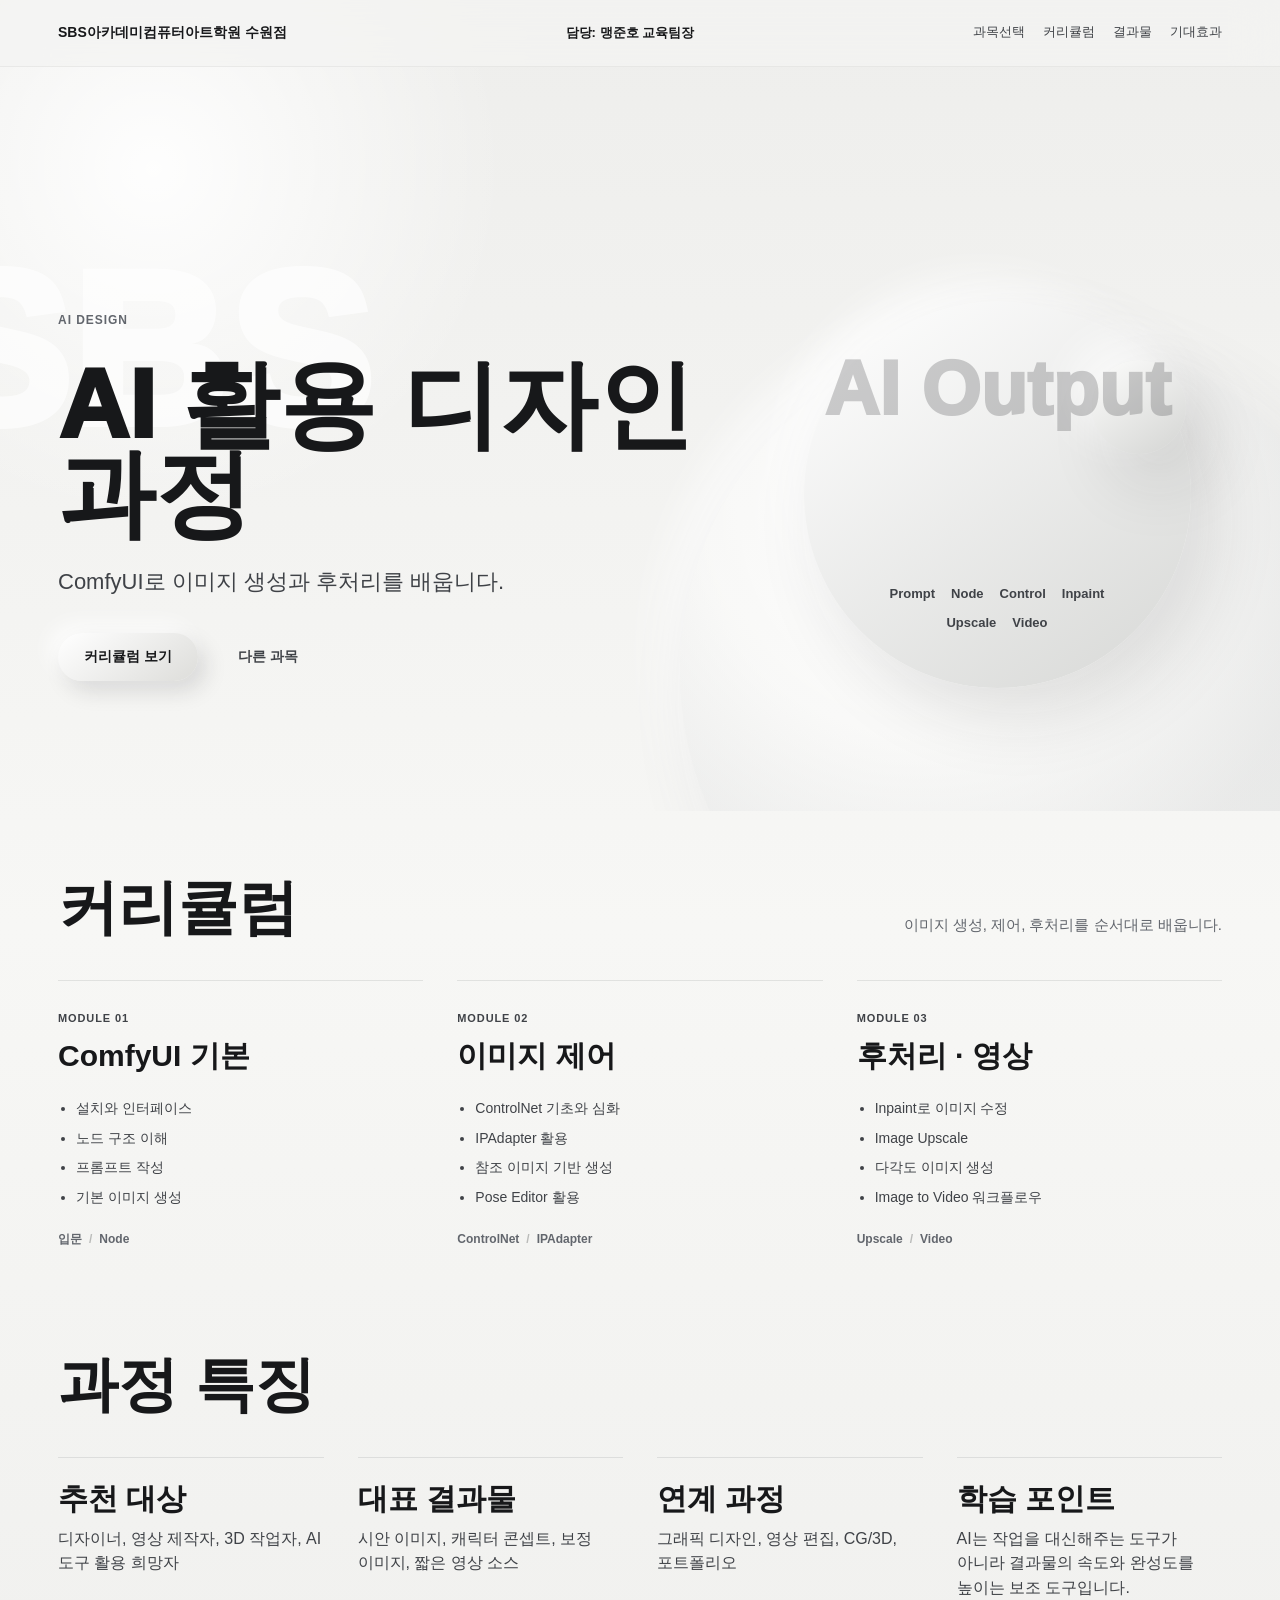
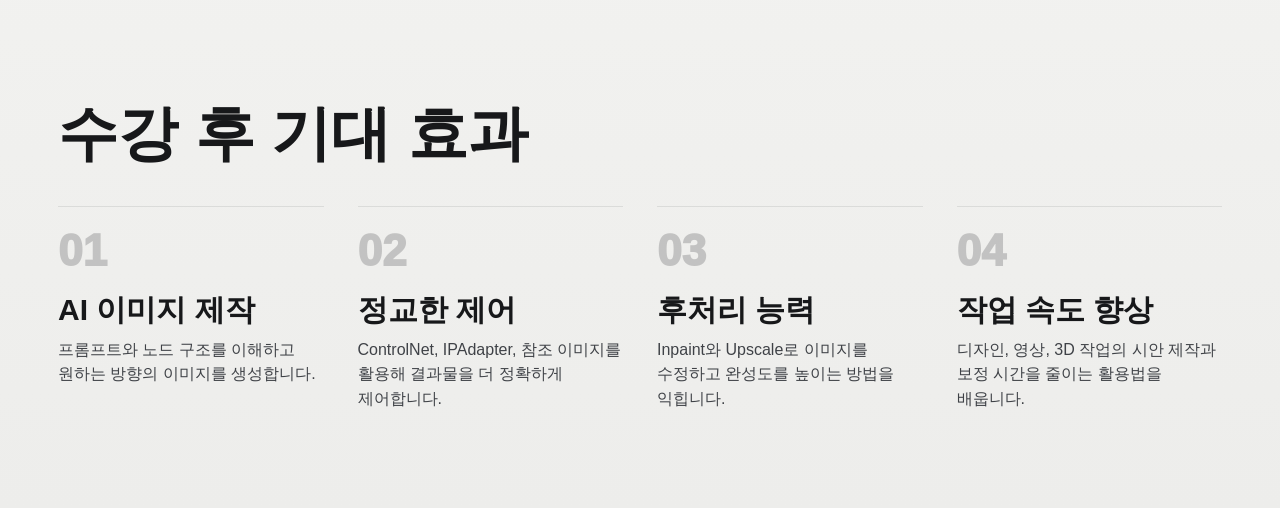
==== ai-design.html @ 4d1d72e9 "Create ai-design.html" ====
<!doctype html>
<html lang="ko">
<head><meta charset="utf-8"><meta name="viewport" content="width=device-width, initial-scale=1"><title>AI 활용 디자인 과정 안내</title><link rel="stylesheet" href="assets/site.css"></head>
<body>
  <header class="topbar"><nav class="nav"><a class="brand" href="index.html"><span>SBS아카데미컴퓨터아트학원 수원점</span></a><span class="contact-chip">담당: 맹준호 교육팀장</span><div class="nav-links"><a href="index.html">과목선택</a><a href="#modules">커리큘럼</a><a href="#portfolio">결과물</a><a href="#questions">기대효과</a></div></nav></header>
  <section class="hero compact"><div class="hero-inner"><div><span class="eyebrow">AI Design</span><h1>AI 활용 디자인 과정</h1><p class="hero-copy">ComfyUI로 이미지 생성과 후처리를 배웁니다.</p><div class="hero-actions"><a class="button primary" href="#modules">커리큘럼 보기</a><a class="button secondary" href="index.html">다른 과목</a></div></div><div class="hero-panel"><div class="panel-title">AI Output</div><div class="panel-grid"><span>Prompt</span><span>Node</span><span>Control</span><span>Inpaint</span><span>Upscale</span><span>Video</span></div></div></div></section>
  <main>
    <section id="modules"><div class="section-head"><h2>커리큘럼</h2><p class="section-note">이미지 생성, 제어, 후처리를 순서대로 배웁니다.</p></div><div class="module-grid">
      <article class="module-card"><div class="module-head"><span class="kicker">Module 01</span><h3>ComfyUI 기본</h3></div><div class="module-body"><ul><li>설치와 인터페이스</li><li>노드 구조 이해</li><li>프롬프트 작성</li><li>기본 이미지 생성</li></ul><div class="tag-row"><span class="tag">입문</span><span class="tag">Node</span></div></div></article>
      <article class="module-card"><div class="module-head"><span class="kicker">Module 02</span><h3>이미지 제어</h3></div><div class="module-body"><ul><li>ControlNet 기초와 심화</li><li>IPAdapter 활용</li><li>참조 이미지 기반 생성</li><li>Pose Editor 활용</li></ul><div class="tag-row"><span class="tag">ControlNet</span><span class="tag">IPAdapter</span></div></div></article>
      <article class="module-card"><div class="module-head"><span class="kicker">Module 03</span><h3>후처리 · 영상</h3></div><div class="module-body"><ul><li>Inpaint로 이미지 수정</li><li>Image Upscale</li><li>다각도 이미지 생성</li><li>Image to Video 워크플로우</li></ul><div class="tag-row"><span class="tag">Upscale</span><span class="tag">Video</span></div></div></article>
    </div></section>
    <section id="portfolio"><div class="section-head"><h2>과정 특징</h2></div><div class="summary-grid"><article class="summary-card"><h3>추천 대상</h3><p>디자이너, 영상 제작자, 3D 작업자, AI 도구 활용 희망자</p></article><article class="summary-card"><h3>대표 결과물</h3><p>시안 이미지, 캐릭터 콘셉트, 보정 이미지, 짧은 영상 소스</p></article><article class="summary-card"><h3>연계 과정</h3><p>그래픽 디자인, 영상 편집, CG/3D, 포트폴리오</p></article><article class="summary-card"><h3>학습 포인트</h3><p>AI는 작업을 대신해주는 도구가 아니라 결과물의 속도와 완성도를 높이는 보조 도구입니다.</p></article></div></section>
    <section id="questions"><div class="section-head"><h2>수강 후 기대 효과</h2></div><div class="question-grid"><article class="question-card"><span class="question-mark">01</span><h3>AI 이미지 제작</h3><p>프롬프트와 노드 구조를 이해하고 원하는 방향의 이미지를 생성합니다.</p></article><article class="question-card"><span class="question-mark">02</span><h3>정교한 제어</h3><p>ControlNet, IPAdapter, 참조 이미지를 활용해 결과물을 더 정확하게 제어합니다.</p></article><article class="question-card"><span class="question-mark">03</span><h3>후처리 능력</h3><p>Inpaint와 Upscale로 이미지를 수정하고 완성도를 높이는 방법을 익힙니다.</p></article><article class="question-card"><span class="question-mark">04</span><h3>작업 속도 향상</h3><p>디자인, 영상, 3D 작업의 시안 제작과 보정 시간을 줄이는 활용법을 배웁니다.</p></article></div></section>
  </main>
</body>
</html>
---- assets/site.css ----
:root {
  --bg: #f4f4f2;
  --bg-soft: #ececea;
  --paper: #fbfbfa;
  --ink: #17181a;
  --ink-soft: #3f4247;
  --muted: #62666d;
  --line: rgba(37, 38, 41, .10);
  --shadow-soft: 20px 28px 70px rgba(30, 32, 36, .12), -18px -18px 44px rgba(255, 255, 255, .82);
  --shadow-inset: inset 10px 10px 24px rgba(30, 32, 36, .07), inset -14px -14px 30px rgba(255, 255, 255, .88);
}

* {
  box-sizing: border-box;
}

html {
  scroll-behavior: smooth;
}

body {
  margin: 0;
  color: var(--ink);
  background:
    radial-gradient(circle at 12% 8%, rgba(255, 255, 255, .92), transparent 22rem),
    linear-gradient(180deg, #eeeeec 0%, #f7f7f5 44%, #ededeb 100%);
  font-family: "Avenir Next", "Pretendard", "Noto Sans KR", "Malgun Gothic", Arial, sans-serif;
  line-height: 1.55;
  letter-spacing: 0;
  word-break: keep-all;
  overflow-wrap: break-word;
}

a {
  color: inherit;
}

h1,
h2,
h3,
p {
  margin-top: 0;
}

.topbar {
  position: sticky;
  top: 0;
  z-index: 20;
  border-bottom: 1px solid rgba(37, 38, 41, .06);
  background: rgba(244, 244, 242, .78);
  backdrop-filter: blur(22px);
}

.nav {
  display: flex;
  align-items: center;
  justify-content: space-between;
  gap: 18px;
  max-width: 1220px;
  margin: 0 auto;
  padding: 18px 28px;
}

.brand {
  display: flex;
  align-items: center;
  min-width: 0;
  color: var(--ink);
  text-decoration: none;
  font-size: 14px;
  font-weight: 900;
}

.brand span:last-child {
  overflow-wrap: anywhere;
}

.contact-chip {
  display: inline-flex;
  align-items: center;
  min-height: 30px;
  color: var(--ink);
  font-size: 13px;
  font-weight: 700;
  white-space: nowrap;
}

.nav-links {
  display: flex;
  flex-wrap: wrap;
  justify-content: flex-end;
  gap: 18px;
}

.nav-links a {
  min-height: 30px;
  padding: 4px 0;
  border: 0;
  background: transparent;
  color: var(--ink-soft);
  font: inherit;
  font-size: 13px;
  text-decoration: none;
  cursor: pointer;
}

.nav-links a:hover {
  color: var(--ink);
}

.hero {
  position: relative;
  overflow: hidden;
  min-height: 720px;
}

.hero.compact {
  min-height: 640px;
}

.hero::before {
  position: absolute;
  left: -6vw;
  top: 92px;
  z-index: 0;
  color: rgba(255, 255, 255, .62);
  font-size: clamp(92px, 17vw, 240px);
  font-weight: 950;
  line-height: .82;
  letter-spacing: 0;
  content: "SBS";
  pointer-events: none;
}

.hero::after {
  position: absolute;
  right: -7vw;
  bottom: -16vw;
  width: min(54vw, 690px);
  aspect-ratio: 1;
  border-radius: 50%;
  background:
    radial-gradient(circle at 35% 28%, rgba(255, 255, 255, .94), rgba(255, 255, 255, .42) 32%, rgba(205, 207, 209, .30) 62%, rgba(180, 183, 187, .26) 100%);
  box-shadow: var(--shadow-soft);
  content: "";
  pointer-events: none;
}

.hero-inner {
  position: relative;
  z-index: 1;
  display: grid;
  grid-template-columns: minmax(0, 1fr) minmax(310px, 450px);
  align-items: center;
  gap: 72px;
  max-width: 1220px;
  min-height: inherit;
  margin: 0 auto;
  padding: 82px 28px 76px;
}

.eyebrow {
  display: inline-flex;
  margin-bottom: 30px;
  color: var(--muted);
  font-size: 12px;
  font-weight: 800;
  letter-spacing: .08em;
  text-transform: uppercase;
}

h1 {
  max-width: 760px;
  margin-bottom: 26px;
  color: var(--ink);
  font-size: clamp(54px, 7.6vw, 108px);
  font-weight: 950;
  line-height: .92;
  letter-spacing: 0;
}

.hero-copy {
  max-width: 520px;
  margin-bottom: 34px;
  color: var(--ink-soft);
  font-size: clamp(17px, 1.8vw, 22px);
}

.hero-actions {
  display: flex;
  flex-wrap: wrap;
  gap: 14px;
  margin-bottom: 0;
}

.button {
  display: inline-flex;
  align-items: center;
  justify-content: center;
  min-height: 48px;
  padding: 12px 26px;
  border: 0;
  border-radius: 999px;
  color: var(--ink-soft);
  background: linear-gradient(145deg, #ffffff, #ddddda);
  box-shadow: 8px 10px 22px rgba(30, 32, 36, .13), -8px -8px 22px rgba(255, 255, 255, .86);
  text-decoration: none;
  font: inherit;
  font-size: 14px;
  font-weight: 800;
  cursor: pointer;
}

.button.primary {
  color: var(--ink);
}

.button.secondary {
  background: transparent;
  box-shadow: none;
}

.hero-panel {
  position: relative;
  display: grid;
  place-items: center;
  min-height: 420px;
  padding: 0;
  isolation: isolate;
}

.hero-panel::before {
  position: absolute;
  width: min(86%, 390px);
  aspect-ratio: 1;
  border-radius: 50%;
  background: linear-gradient(145deg, #ffffff, #d7d8d6);
  box-shadow: var(--shadow-soft);
  content: "";
}

.hero-panel::after {
  position: absolute;
  right: 8%;
  top: 18%;
  width: 94px;
  aspect-ratio: 1;
  border-radius: 50%;
  background: linear-gradient(145deg, #fdfdfc, #d4d5d3);
  box-shadow: var(--shadow-soft);
  content: "";
}

.panel-title {
  position: relative;
  z-index: 1;
  margin-bottom: 18px;
  color: rgba(37, 38, 41, .22);
  font-size: clamp(42px, 6vw, 76px);
  font-weight: 950;
  line-height: .9;
  text-align: center;
}

.panel-grid {
  position: relative;
  z-index: 1;
  display: flex;
  flex-wrap: wrap;
  justify-content: center;
  gap: 8px 16px;
  max-width: 280px;
}

.panel-grid span {
  color: var(--ink-soft);
  font-size: 13px;
  font-weight: 800;
}

main {
  max-width: 1220px;
  margin: 0 auto;
  padding: 68px 28px 96px;
}

section {
  scroll-margin-top: 96px;
  margin-top: 104px;
}

section:first-child {
  margin-top: 0;
}

.section-head {
  display: flex;
  align-items: end;
  justify-content: space-between;
  gap: 28px;
  margin-bottom: 44px;
}

h2 {
  margin-bottom: 0;
  color: var(--ink);
  font-size: clamp(36px, 4.7vw, 72px);
  font-weight: 950;
  line-height: .95;
}

.section-note {
  max-width: 380px;
  margin-bottom: 0;
  color: var(--muted);
  font-size: 15px;
}

.subject-grid,
.module-grid,
.route-grid,
.question-grid,
.summary-grid {
  display: grid;
  gap: 40px 34px;
}

.subject-grid {
  grid-template-columns: repeat(2, minmax(0, 1fr));
}

.module-grid {
  grid-template-columns: repeat(3, minmax(0, 1fr));
}

.route-grid,
.question-grid,
.summary-grid {
  grid-template-columns: repeat(4, minmax(0, 1fr));
}

.subject-card,
.module-card,
.route-card,
.question-card,
.summary-card,
.timeline-card {
  border: 0;
  border-radius: 0;
  background: transparent;
  box-shadow: none;
}

.subject-card {
  position: relative;
  min-height: 0;
  padding: 30px 0 34px;
  border-top: 1px solid rgba(23, 24, 26, .16);
  color: var(--ink);
  text-decoration: none;
}

.subject-visual {
  display: none;
}

.kicker {
  display: inline-flex;
  margin-bottom: 12px;
  color: var(--ink-soft);
  font-size: 11px;
  font-weight: 900;
  letter-spacing: .08em;
  text-transform: uppercase;
}

.subject-card h3,
.module-card h3,
.route-card h3,
.question-card h3,
.summary-card h3,
.timeline-card h3 {
  margin-bottom: 10px;
  color: var(--ink);
  font-size: 30px;
  font-weight: 900;
  line-height: 1.16;
}

.subject-card p,
.module-card p,
.route-card p,
.question-card p,
.summary-card p,
.timeline-card p {
  margin-bottom: 0;
  color: var(--ink-soft);
  font-size: 16px;
}

.card-link {
  display: inline-flex;
  margin-top: 22px;
  color: var(--ink);
  font-size: 14px;
  font-weight: 900;
}

.card-link::after {
  margin-left: 9px;
  content: "→";
}

.module-card {
  min-height: 0;
  padding-top: 24px;
  border-top: 1px solid var(--line);
}

.module-head {
  min-height: 0;
  padding: 0;
  border-bottom: 0;
  background: transparent;
}

.module-body {
  display: grid;
  gap: 18px;
  padding: 14px 0 0;
}

.module-body ul,
.route-card ol {
  margin: 0;
  padding-left: 18px;
  color: var(--ink-soft);
  font-size: 14px;
}

.module-body li + li,
.route-card li + li {
  margin-top: 8px;
}

.tag-row {
  display: flex;
  flex-wrap: wrap;
  gap: 7px;
}

.tag {
  display: inline-flex;
  align-items: center;
  min-height: 25px;
  padding: 3px 0;
  color: var(--muted);
  font-size: 12px;
  font-weight: 850;
}

.tag + .tag::before {
  padding-right: 7px;
  color: rgba(37, 38, 41, .28);
  content: "/";
}

.route-card,
.question-card,
.summary-card,
.timeline-card {
  min-height: 0;
  padding-top: 24px;
  border-top: 1px solid var(--line);
}

.route-number,
.question-mark {
  display: block;
  width: auto;
  height: auto;
  margin-bottom: 22px;
  border-radius: 0;
  background: transparent;
  color: rgba(37, 38, 41, .22);
  box-shadow: none;
  font-size: 44px;
  font-weight: 950;
  line-height: .9;
}

.timeline-row {
  display: grid;
  grid-template-columns: repeat(4, minmax(0, 1fr));
  gap: 34px;
}

.footer {
  margin-top: 64px;
  padding-top: 22px;
  border-top: 1px solid var(--line);
  color: var(--muted);
  font-size: 13px;
}

@media (max-width: 1120px) {
  .hero-inner {
    grid-template-columns: 1fr;
  }

  .subject-grid,
  .module-grid,
  .route-grid,
  .question-grid,
  .summary-grid,
  .timeline-row {
    grid-template-columns: repeat(2, minmax(0, 1fr));
  }

  .hero-panel {
    min-height: 320px;
  }
}

@media (max-width: 760px) {
  .nav {
    align-items: flex-start;
    flex-direction: column;
    gap: 10px;
  }

  .nav-links {
    justify-content: flex-start;
    gap: 12px 16px;
  }

  .contact-chip {
    white-space: normal;
  }

  .hero,
  .hero.compact {
    min-height: auto;
  }

  .hero::before {
    top: 98px;
    font-size: 96px;
  }

  .hero::after {
    width: 82vw;
    right: -32vw;
    bottom: -38vw;
  }

  .hero-inner {
    gap: 32px;
    padding-top: 62px;
  }

  .hero-panel {
    min-height: 260px;
  }

  .subject-grid,
  .module-grid,
  .route-grid,
  .question-grid,
  .summary-grid,
  .timeline-row {
    grid-template-columns: 1fr;
  }

  .subject-card {
    padding: 24px 0 28px;
  }

  .section-head {
    display: block;
  }

  .section-note {
    margin-top: 12px;
  }
}

@media print {
  body {
    color: #111;
    background: #fff;
  }

  .topbar,
  .hero-actions,
  .footer {
    display: none;
  }

  .hero {
    min-height: auto;
    border-bottom: 2px solid #111;
  }

  .hero::before,
  .hero::after,
  .hero-panel,
  .subject-visual {
    display: none;
  }

  .hero-inner,
  main {
    display: block;
    max-width: none;
    min-height: auto;
    padding: 18px 0;
  }

  h1 {
    font-size: 34px;
  }

  h2 {
    font-size: 24px;
  }

  section {
    margin-top: 28px;
  }

  .subject-grid,
  .module-grid,
  .route-grid,
  .question-grid,
  .summary-grid,
  .timeline-row {
    display: grid;
    grid-template-columns: repeat(2, 1fr);
  }
}
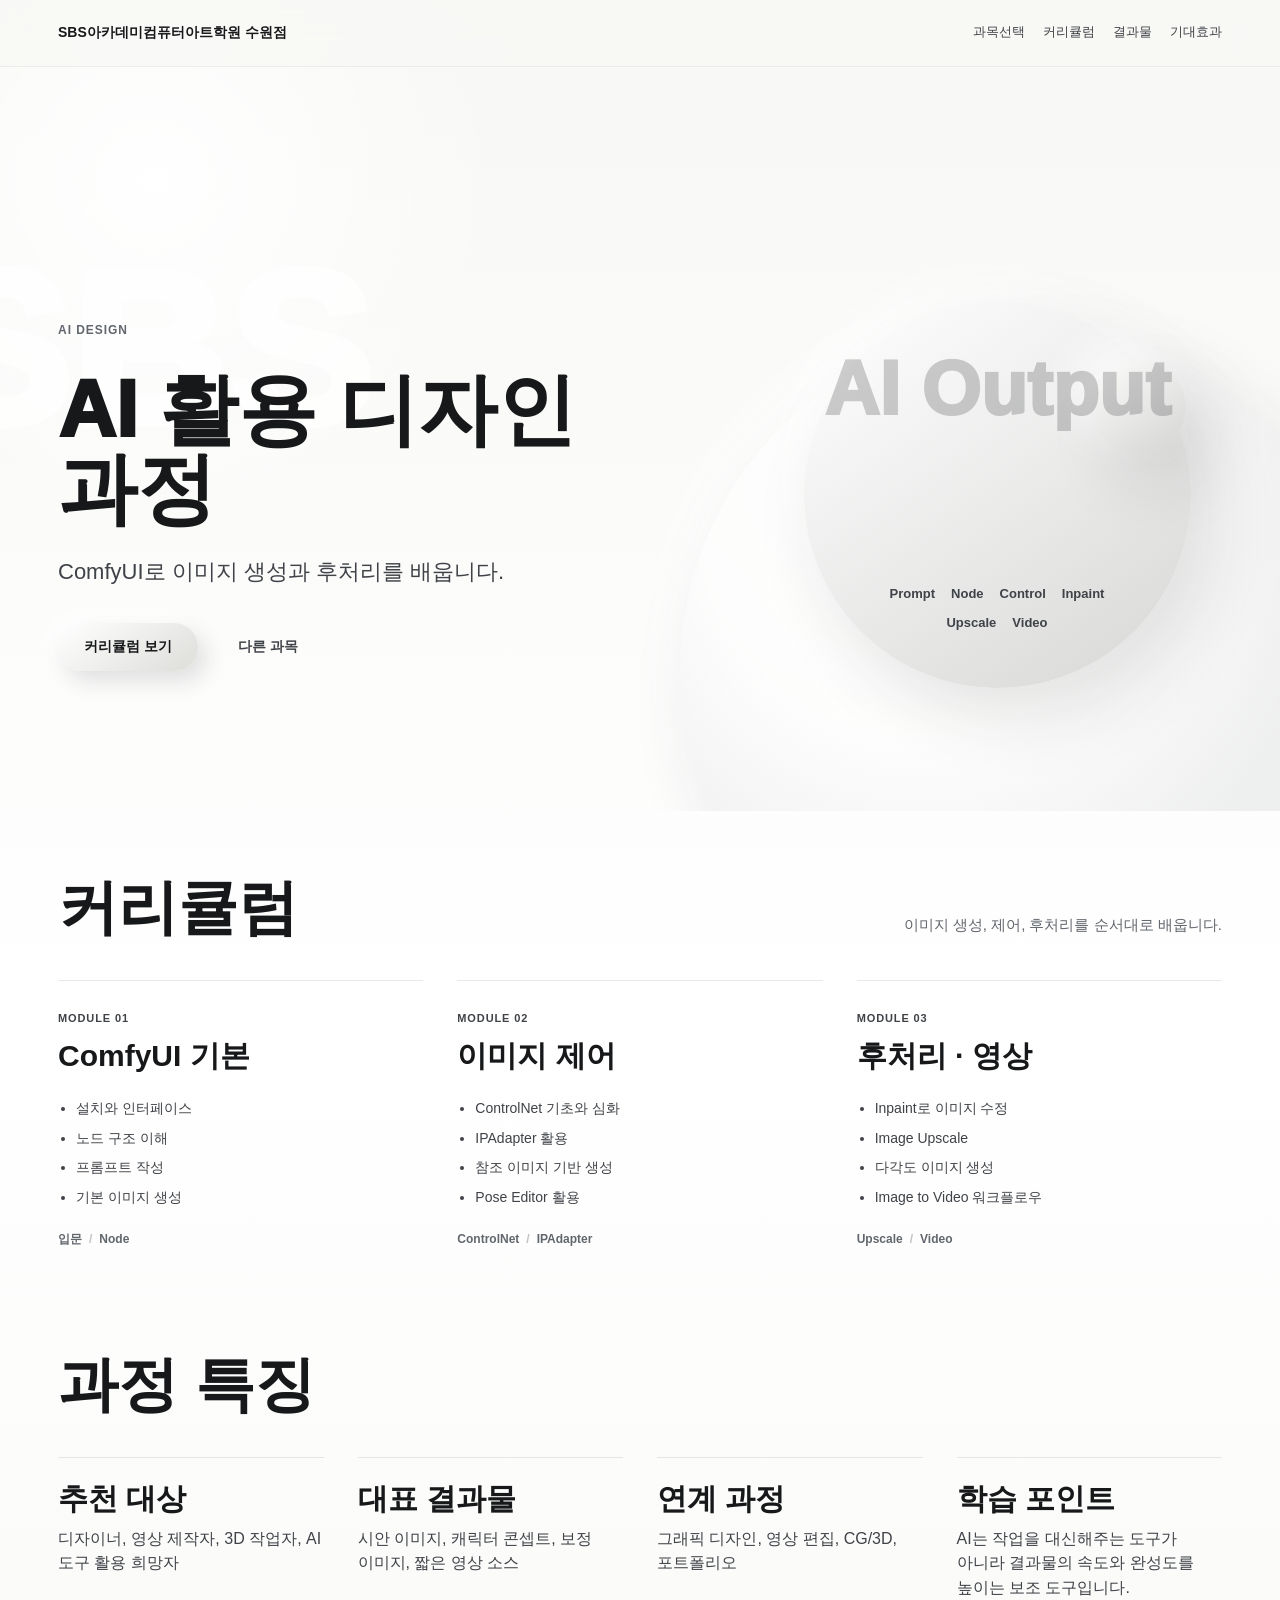
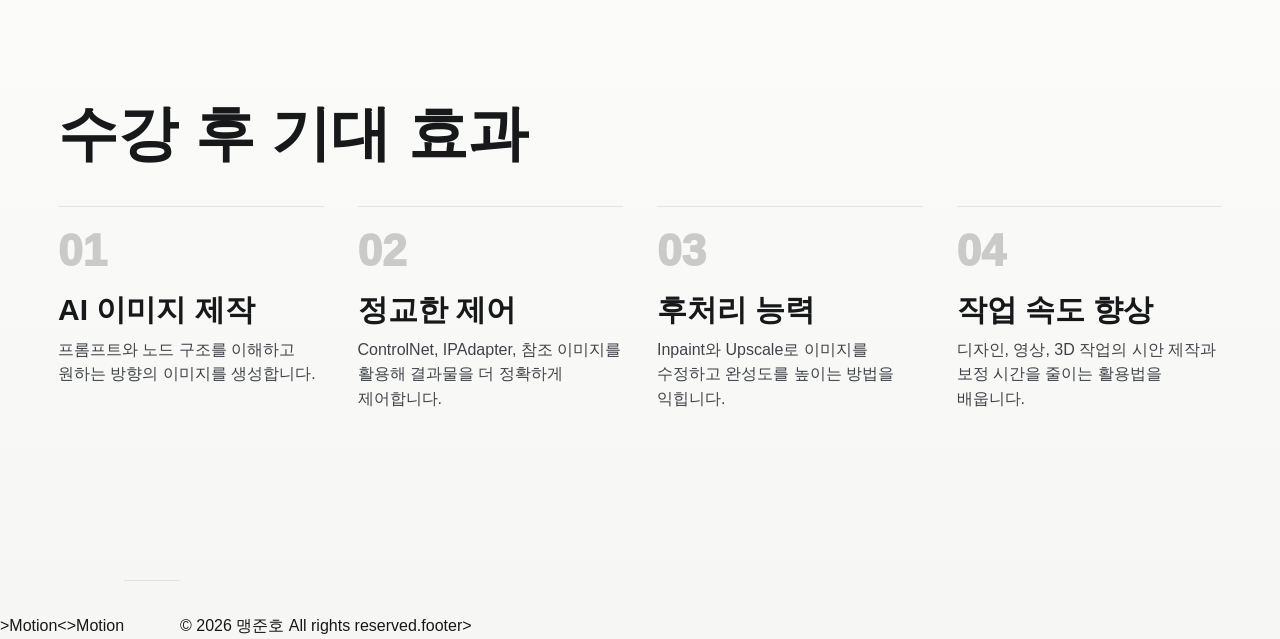
==== commit 62398fdf: "Update ai-design.html" ====
--- a/ai-design.html
+++ b/ai-design.html
@@ -15,3 +15,5 @@
   </main>
 </body>
 </html>
+>Motion<>Motion<Image to Motion  <footer class="site-footer">&copy; 2026 &#47609;&#51456;&#54840; All rights reserved.</Image>footer>
+</body>
--- a/assets/site.css
+++ b/assets/site.css
@@ -170,12 +170,12 @@
 }
 
 h1 {
-  max-width: 760px;
+  max-width:860px;
   margin-bottom: 26px;
   color: var(--ink);
-  font-size: clamp(54px, 7.6vw, 108px);
+  font-size:clamp(46px,6.2vw,88px);
   font-weight: 950;
-  line-height: .92;
+  line-height:1;
   letter-spacing: 0;
 }
 
@@ -639,3 +639,20 @@
     grid-template-columns: repeat(2, 1fr);
   }
 }
+
+:root{--bg:#f8f8f6;--bg-soft:#f1f1ef;--paper:#fff}body{background:radial-gradient(circle at 12% 8%,rgba(255,255,255,.96),transparent 22rem),linear-gradient(180deg,#f7f7f5 0%,#fff 46%,#f6f6f4 100%)}.topbar{background:rgba(248,248,246,.82)}.contact-chip{position:fixed;right:28px;bottom:22px;z-index:30;justify-content:center;padding:8px 14px;border:1px solid rgba(23,24,26,.08);border-radius:999px;color:transparent;background:rgba(255,255,255,.78);box-shadow:8px 12px 30px rgba(30,32,36,.09);backdrop-filter:blur(18px);font-weight:800}.contact-chip::before{color:var(--ink);content:"\b2f4\b2f9 \b9f9\c900\d638 \d300\c7a5"}
+
+.contact-chip::before{content:"\b2f4\b2f9\20 \b9f9\c900\d638\20 \d300\c7a5"}
+
+.contact-chip::before{content:"\b2f4\b2f9" " " "\b9f9\c900\d638" " " "\d300\c7a5"}
+
+.contact-chip::before{content:"\00b2f4\00b2f9\000020\00b9f9\00c900\00d638\000020\00d300\00c7a5"}
+
+.contact-chip{position:fixed!important;top:90vh!important;right:28px!important;bottom:auto!important;z-index:1000!important;display:inline-flex!important;color:transparent!important}.contact-chip::before{color:var(--ink);content:"\00b9f9\00c900\00d638\000020\00d300\00c7a5"!important}
+
+.contact-chip{position:fixed!important;top:auto!important;right:28px!important;bottom:22px!important;z-index:1000!important;display:inline-flex!important;color:transparent!important}.contact-chip::before{color:var(--ink);content:"\00b9f9\00c900\00d638\000020\00d300\00c7a5"!important}
+
+.contact-chip{position:fixed!important;top:90vh!important;right:28px!important;bottom:auto!important;z-index:1000!important;display:inline-flex!important;color:transparent!important}.contact-chip::before{color:var(--ink);content:"\00b9f9\00c900\00d638\000020\00d300\00c7a5"!important}
+
+/*x*/
+.contact-chip{display:none!important}.topbar .contact-chip{display:none!important}body::after{content:none!important}.site-footer{max-width:1220px;margin:72px auto 28px;padding:22px 28px 0;border-top:1px solid var(--line);color:var(--muted);font-size:12px;font-weight:700;text-align:center}.subject-card{transition:transform .24s ease,border-color .24s ease,color .24s ease;touch-action:manipulation;-webkit-tap-highlight-color:transparent}.subject-card h3,.card-link{transition:transform .24s ease,opacity .24s ease}.subject-card:active{transform:scale(.985)}@media (hover:hover){.subject-card:hover,.subject-card:focus-visible{border-color:rgba(23,24,26,.34);outline:0}.subject-card:hover h3,.subject-card:focus-visible h3,.subject-card:hover .card-link,.subject-card:focus-visible .card-link{transform:translateX(6px)}}@view-transition{navigation:auto}
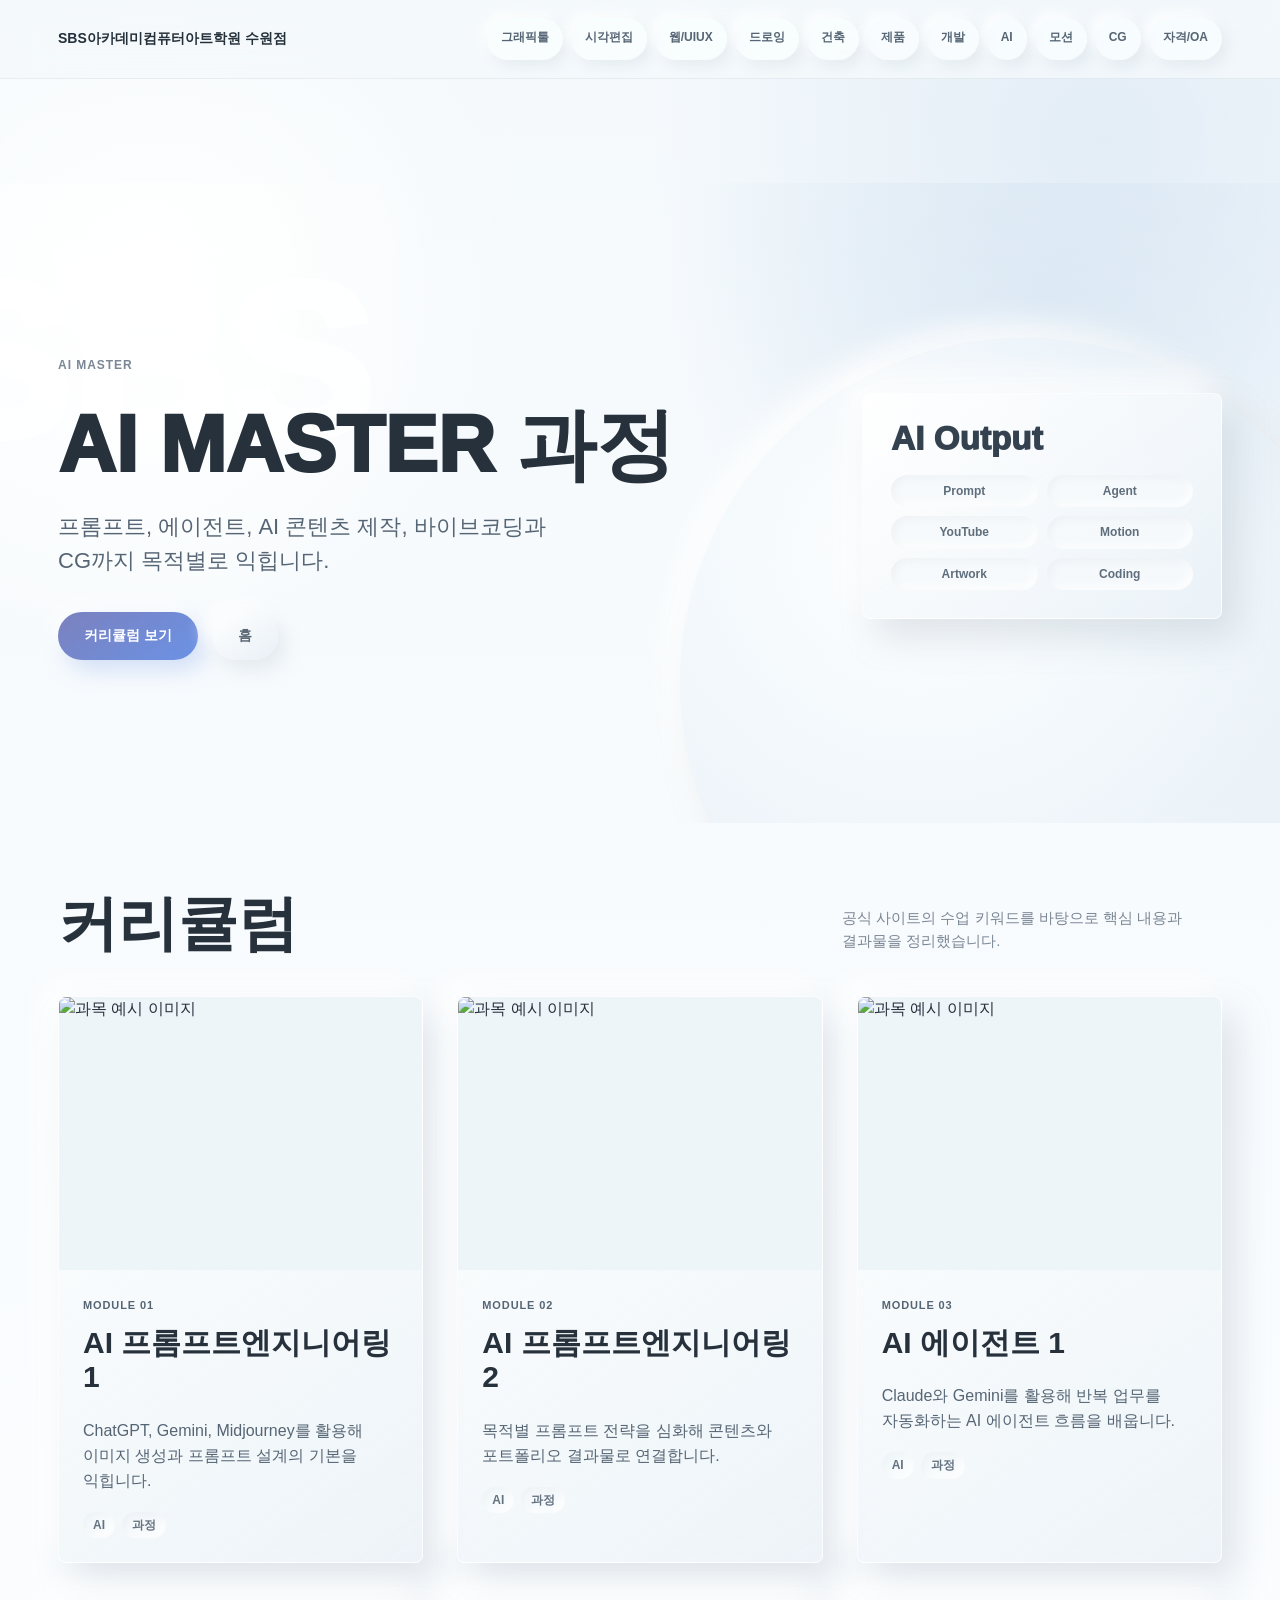
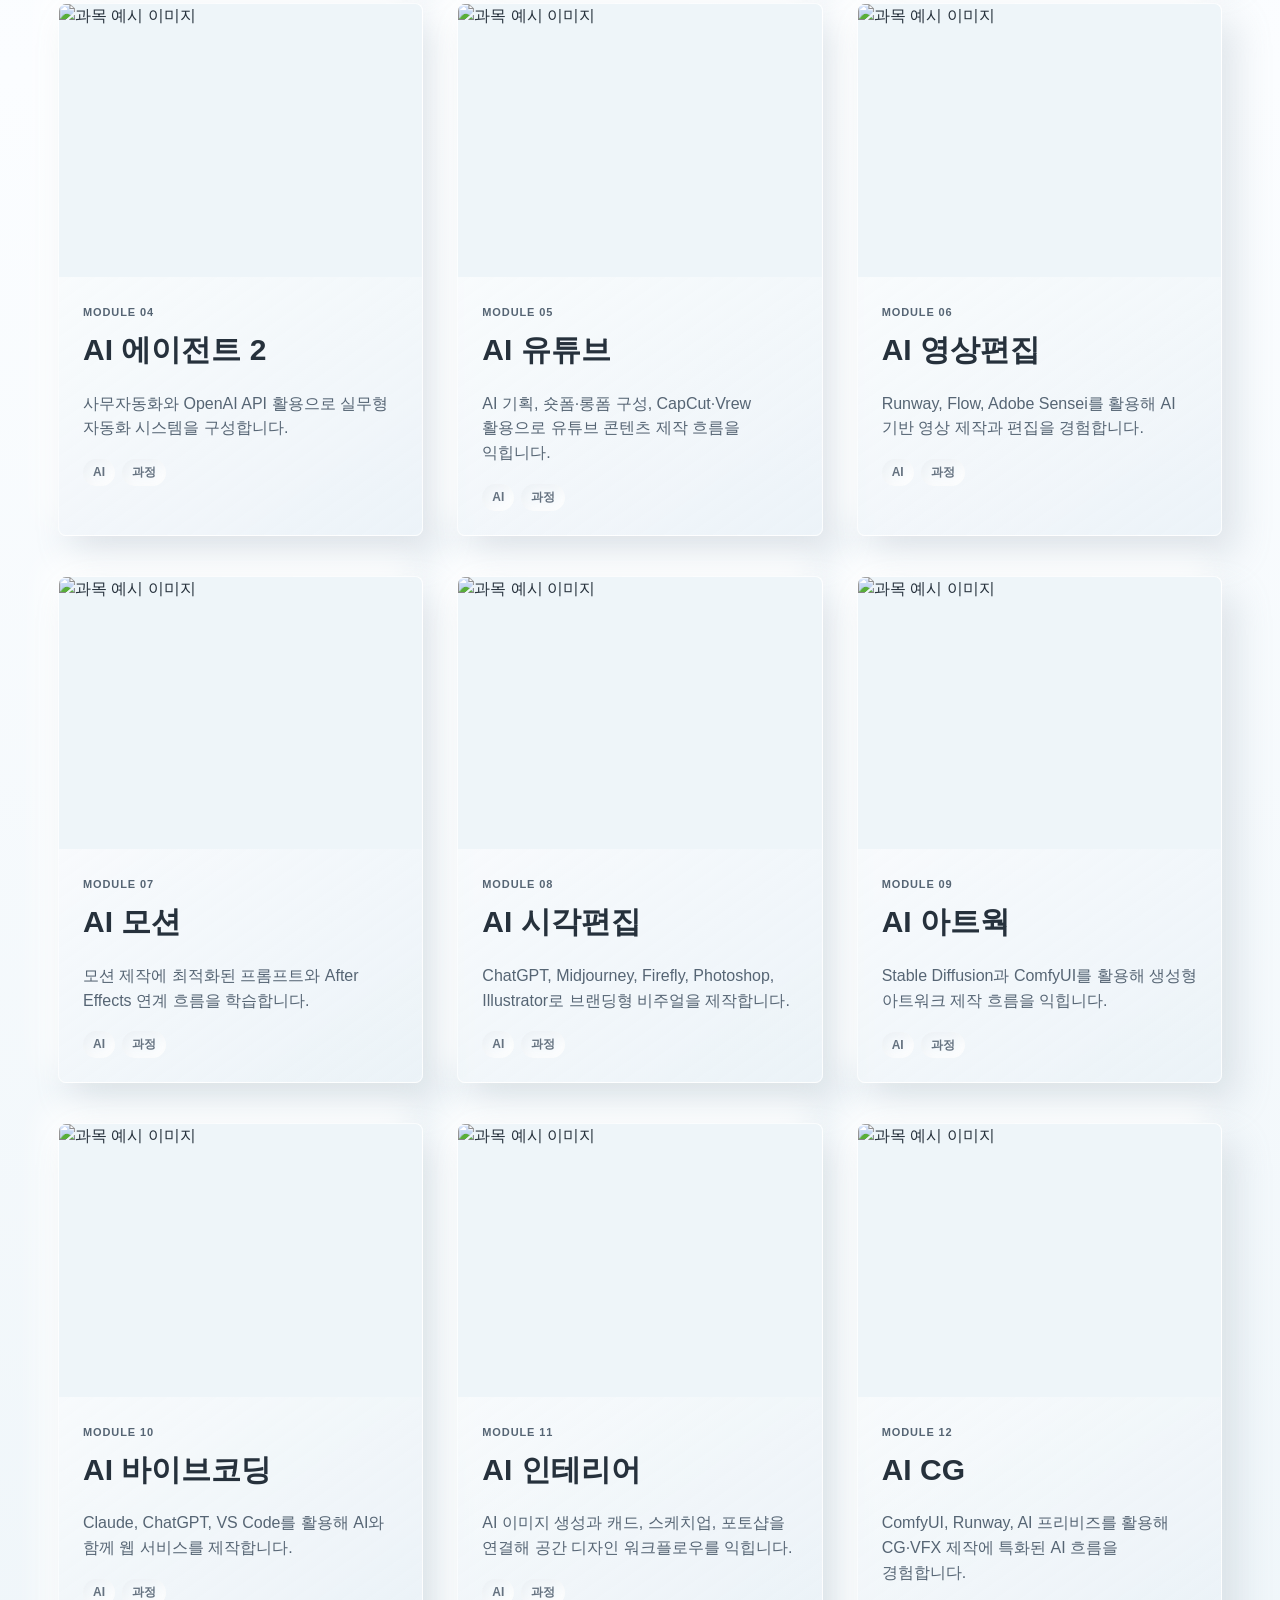
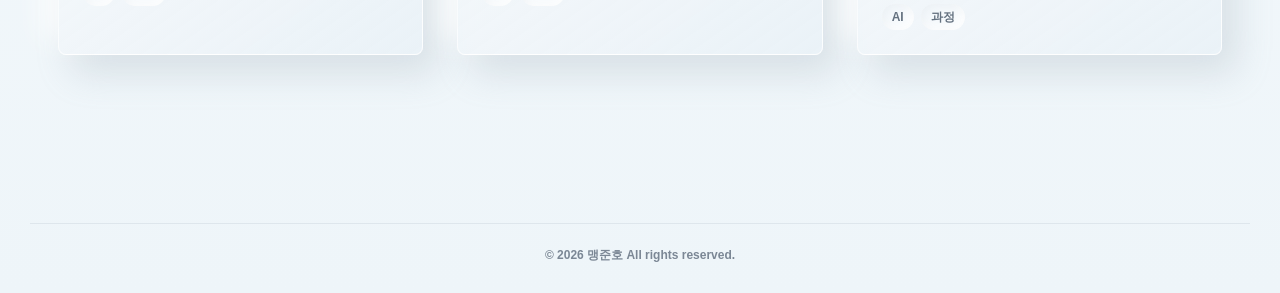
==== commit 753ee2fc: "Add files via upload" ====
--- a/ai-design.html
+++ b/ai-design.html
@@ -1,19 +1,22 @@
-<!doctype html>
-<html lang="ko">
-<head><meta charset="utf-8"><meta name="viewport" content="width=device-width, initial-scale=1"><title>AI 활용 디자인 과정 안내</title><link rel="stylesheet" href="assets/site.css"></head>
-<body>
-  <header class="topbar"><nav class="nav"><a class="brand" href="index.html"><span>SBS아카데미컴퓨터아트학원 수원점</span></a><span class="contact-chip">담당: 맹준호 교육팀장</span><div class="nav-links"><a href="index.html">과목선택</a><a href="#modules">커리큘럼</a><a href="#portfolio">결과물</a><a href="#questions">기대효과</a></div></nav></header>
-  <section class="hero compact"><div class="hero-inner"><div><span class="eyebrow">AI Design</span><h1>AI 활용 디자인 과정</h1><p class="hero-copy">ComfyUI로 이미지 생성과 후처리를 배웁니다.</p><div class="hero-actions"><a class="button primary" href="#modules">커리큘럼 보기</a><a class="button secondary" href="index.html">다른 과목</a></div></div><div class="hero-panel"><div class="panel-title">AI Output</div><div class="panel-grid"><span>Prompt</span><span>Node</span><span>Control</span><span>Inpaint</span><span>Upscale</span><span>Video</span></div></div></div></section>
-  <main>
-    <section id="modules"><div class="section-head"><h2>커리큘럼</h2><p class="section-note">이미지 생성, 제어, 후처리를 순서대로 배웁니다.</p></div><div class="module-grid">
-      <article class="module-card"><div class="module-head"><span class="kicker">Module 01</span><h3>ComfyUI 기본</h3></div><div class="module-body"><ul><li>설치와 인터페이스</li><li>노드 구조 이해</li><li>프롬프트 작성</li><li>기본 이미지 생성</li></ul><div class="tag-row"><span class="tag">입문</span><span class="tag">Node</span></div></div></article>
-      <article class="module-card"><div class="module-head"><span class="kicker">Module 02</span><h3>이미지 제어</h3></div><div class="module-body"><ul><li>ControlNet 기초와 심화</li><li>IPAdapter 활용</li><li>참조 이미지 기반 생성</li><li>Pose Editor 활용</li></ul><div class="tag-row"><span class="tag">ControlNet</span><span class="tag">IPAdapter</span></div></div></article>
-      <article class="module-card"><div class="module-head"><span class="kicker">Module 03</span><h3>후처리 · 영상</h3></div><div class="module-body"><ul><li>Inpaint로 이미지 수정</li><li>Image Upscale</li><li>다각도 이미지 생성</li><li>Image to Video 워크플로우</li></ul><div class="tag-row"><span class="tag">Upscale</span><span class="tag">Video</span></div></div></article>
-    </div></section>
-    <section id="portfolio"><div class="section-head"><h2>과정 특징</h2></div><div class="summary-grid"><article class="summary-card"><h3>추천 대상</h3><p>디자이너, 영상 제작자, 3D 작업자, AI 도구 활용 희망자</p></article><article class="summary-card"><h3>대표 결과물</h3><p>시안 이미지, 캐릭터 콘셉트, 보정 이미지, 짧은 영상 소스</p></article><article class="summary-card"><h3>연계 과정</h3><p>그래픽 디자인, 영상 편집, CG/3D, 포트폴리오</p></article><article class="summary-card"><h3>학습 포인트</h3><p>AI는 작업을 대신해주는 도구가 아니라 결과물의 속도와 완성도를 높이는 보조 도구입니다.</p></article></div></section>
-    <section id="questions"><div class="section-head"><h2>수강 후 기대 효과</h2></div><div class="question-grid"><article class="question-card"><span class="question-mark">01</span><h3>AI 이미지 제작</h3><p>프롬프트와 노드 구조를 이해하고 원하는 방향의 이미지를 생성합니다.</p></article><article class="question-card"><span class="question-mark">02</span><h3>정교한 제어</h3><p>ControlNet, IPAdapter, 참조 이미지를 활용해 결과물을 더 정확하게 제어합니다.</p></article><article class="question-card"><span class="question-mark">03</span><h3>후처리 능력</h3><p>Inpaint와 Upscale로 이미지를 수정하고 완성도를 높이는 방법을 익힙니다.</p></article><article class="question-card"><span class="question-mark">04</span><h3>작업 속도 향상</h3><p>디자인, 영상, 3D 작업의 시안 제작과 보정 시간을 줄이는 활용법을 배웁니다.</p></article></div></section>
-  </main>
-</body>
-</html>
->Motion<>Motion<Image to Motion  <footer class="site-footer">&copy; 2026 &#47609;&#51456;&#54840; All rights reserved.</Image>footer>
-</body>
+<!doctype html><html lang='ko'><head><meta charset='utf-8'><meta name='viewport' content='width=device-width, initial-scale=1'><title>AI MASTER 과정</title><link rel='stylesheet' href='assets/site.css'></head><body><header class='topbar'><nav class='nav'><a class='brand' href='index.html'><span>SBS아카데미컴퓨터아트학원 수원점</span></a><div class='nav-links'><a href="graphic-design.html">그래픽툴</a><a href="visual-editing.html">시각편집</a><a href="web-uiux.html">웹/UIUX</a><a href="artwork.html">드로잉</a><a href="interior-design.html">건축</a><a href="product-design.html">제품</a><a href="programming.html">개발</a><a href="ai-design.html">AI</a><a href="video-motion.html">모션</a><a href="cg-3d.html">CG</a><a href="license-oa.html">자격/OA</a></div></nav></header><section class='hero compact'><div class='hero-inner'><div><span class='eyebrow'>AI Master</span><h1>AI MASTER 과정</h1><p class='hero-copy'>프롬프트, 에이전트, AI 콘텐츠 제작, 바이브코딩과 CG까지 목적별로 익힙니다.</p><div class='hero-actions'><a class='button primary' href='#modules'>커리큘럼 보기</a><a class='button secondary' href='index.html'>홈</a></div></div><div class='hero-panel'><div class='panel-title'>AI Output</div><div class='panel-grid'><span>Prompt</span><span>Agent</span><span>YouTube</span><span>Motion</span><span>Artwork</span><span>Coding</span></div></div></div></section><main><section id='modules'><div class='section-head'><h2>커리큘럼</h2><p class='section-note'>공식 사이트의 수업 키워드를 바탕으로 핵심 내용과 결과물을 정리했습니다.</p></div><div class='module-grid'><article class='module-card'><img class='module-image' src='https://sbs-suwon.kr/img/class/web/portfolio/ai-prompt-portfolio/ai-prompt-portfolio.jpg' alt='과목 예시 이미지'><div class='module-head'><span class='kicker'>Module 01</span><h3>AI 프롬프트엔지니어링 1</h3></div><div class='module-body'><p>ChatGPT, Gemini, Midjourney를 활용해 이미지 생성과 프롬프트 설계의 기본을 익힙니다.</p><div class='tag-row'><span class='tag'>AI</span><span class='tag'>과정</span></div></div></article>
+<article class='module-card'><img class='module-image' src='https://sbs-suwon.kr/img/class/drawing/basic/ai-prompt/ai-prompt.jpg' alt='과목 예시 이미지'><div class='module-head'><span class='kicker'>Module 02</span><h3>AI 프롬프트엔지니어링 2</h3></div><div class='module-body'><p>목적별 프롬프트 전략을 심화해 콘텐츠와 포트폴리오 결과물로 연결합니다.</p><div class='tag-row'><span class='tag'>AI</span><span class='tag'>과정</span></div></div></article>
+<article class='module-card'><img class='module-image' src='https://sbs-suwon.kr/img/class/web/ai/ai-agent/ai_agent.jpg' alt='과목 예시 이미지'><div class='module-head'><span class='kicker'>Module 03</span><h3>AI 에이전트 1</h3></div><div class='module-body'><p>Claude와 Gemini를 활용해 반복 업무를 자동화하는 AI 에이전트 흐름을 배웁니다.</p><div class='tag-row'><span class='tag'>AI</span><span class='tag'>과정</span></div></div></article>
+<article class='module-card'><img class='module-image' src='https://sbs-suwon.kr/img/class/certification/ai-cert/ai-pot/ai-pot.jpg' alt='과목 예시 이미지'><div class='module-head'><span class='kicker'>Module 04</span><h3>AI 에이전트 2</h3></div><div class='module-body'><p>사무자동화와 OpenAI API 활용으로 실무형 자동화 시스템을 구성합니다.</p><div class='tag-row'><span class='tag'>AI</span><span class='tag'>과정</span></div></div></article>
+<article class='module-card'><img class='module-image' src='https://sbs-suwon.kr/img/class/motion/youtube/ai-creator/ai-creator.jpg' alt='과목 예시 이미지'><div class='module-head'><span class='kicker'>Module 05</span><h3>AI 유튜브</h3></div><div class='module-body'><p>AI 기획, 숏폼·롱폼 구성, CapCut·Vrew 활용으로 유튜브 콘텐츠 제작 흐름을 익힙니다.</p><div class='tag-row'><span class='tag'>AI</span><span class='tag'>과정</span></div></div></article>
+<article class='module-card'><img class='module-image' src='https://sbs-suwon.kr/img/class/motion/motion2d/ai-marketing/ai-marketing.jpg' alt='과목 예시 이미지'><div class='module-head'><span class='kicker'>Module 06</span><h3>AI 영상편집</h3></div><div class='module-body'><p>Runway, Flow, Adobe Sensei를 활용해 AI 기반 영상 제작과 편집을 경험합니다.</p><div class='tag-row'><span class='tag'>AI</span><span class='tag'>과정</span></div></div></article>
+<article class='module-card'><img class='module-image' src='https://sbs-suwon.kr/img/class/motion/motion3d/ai-creator/ai-creator.jpg' alt='과목 예시 이미지'><div class='module-head'><span class='kicker'>Module 07</span><h3>AI 모션</h3></div><div class='module-body'><p>모션 제작에 최적화된 프롬프트와 After Effects 연계 흐름을 학습합니다.</p><div class='tag-row'><span class='tag'>AI</span><span class='tag'>과정</span></div></div></article>
+<article class='module-card'><img class='module-image' src='https://sbs-suwon.kr/img/class/visual/branding/ai-visual/ai-visual.jpg' alt='과목 예시 이미지'><div class='module-head'><span class='kicker'>Module 08</span><h3>AI 시각편집</h3></div><div class='module-body'><p>ChatGPT, Midjourney, Firefly, Photoshop, Illustrator로 브랜딩형 비주얼을 제작합니다.</p><div class='tag-row'><span class='tag'>AI</span><span class='tag'>과정</span></div></div></article>
+<article class='module-card'><img class='module-image' src='https://sbs-suwon.kr/img/class/drawing/creative/ai-visual-art/ai-visual-art.jpg' alt='과목 예시 이미지'><div class='module-head'><span class='kicker'>Module 09</span><h3>AI 아트웍</h3></div><div class='module-body'><p>Stable Diffusion과 ComfyUI를 활용해 생성형 아트워크 제작 흐름을 익힙니다.</p><div class='tag-row'><span class='tag'>AI</span><span class='tag'>과정</span></div></div></article>
+<article class='module-card'><img class='module-image' src='https://sbs-suwon.kr/img/class/web/uxui/ai-vibe-web/ai-vibe-web.jpg' alt='과목 예시 이미지'><div class='module-head'><span class='kicker'>Module 10</span><h3>AI 바이브코딩</h3></div><div class='module-body'><p>Claude, ChatGPT, VS Code를 활용해 AI와 함께 웹 서비스를 제작합니다.</p><div class='tag-row'><span class='tag'>AI</span><span class='tag'>과정</span></div></div></article>
+<article class='module-card'><img class='module-image' src='https://sbs-suwon.kr/img/class/interior/interior/ai-creator/ai-creator.jpg' alt='과목 예시 이미지'><div class='module-head'><span class='kicker'>Module 11</span><h3>AI 인테리어</h3></div><div class='module-body'><p>AI 이미지 생성과 캐드, 스케치업, 포토샵을 연결해 공간 디자인 워크플로우를 익힙니다.</p><div class='tag-row'><span class='tag'>AI</span><span class='tag'>과정</span></div></div></article>
+<article class='module-card'><img class='module-image' src='https://sbs-suwon.kr/img/class/cg/maya/ai-creator/ai-creator.jpg' alt='과목 예시 이미지'><div class='module-head'><span class='kicker'>Module 12</span><h3>AI CG</h3></div><div class='module-body'><p>ComfyUI, Runway, AI 프리비즈를 활용해 CG·VFX 제작에 특화된 AI 흐름을 경험합니다.</p><div class='tag-row'><span class='tag'>AI</span><span class='tag'>과정</span></div></div></article></div></section></main><footer class='site-footer'>&copy; 2026 맹준호 All rights reserved.</footer></body></html>
+
+
+
+
+
+
+
+
+
+
--- a/assets/site.css
+++ b/assets/site.css
@@ -1,13 +1,16 @@
 :root {
-  --bg: #f4f4f2;
-  --bg-soft: #ececea;
-  --paper: #fbfbfa;
-  --ink: #17181a;
-  --ink-soft: #3f4247;
-  --muted: #62666d;
-  --line: rgba(37, 38, 41, .10);
-  --shadow-soft: 20px 28px 70px rgba(30, 32, 36, .12), -18px -18px 44px rgba(255, 255, 255, .82);
-  --shadow-inset: inset 10px 10px 24px rgba(30, 32, 36, .07), inset -14px -14px 30px rgba(255, 255, 255, .88);
+  --bg: #f3f8fb;
+  --bg-soft: #eaf1f6;
+  --paper: #fbfdff;
+  --ink: #26313c;
+  --ink-soft: #566574;
+  --muted: #7b8795;
+  --line: rgba(88, 104, 119, .14);
+  --accent-lavender: #7b81be;
+  --accent-blue: #6b92e5;
+  --accent-pink: #f58ab0;
+  --shadow-soft: 14px 18px 36px rgba(139, 154, 168, .24), -14px -14px 30px rgba(255, 255, 255, .92);
+  --shadow-inset: inset 7px 7px 16px rgba(139, 154, 168, .14), inset -9px -9px 18px rgba(255, 255, 255, .9);
 }
 
 * {
@@ -22,8 +25,9 @@
   margin: 0;
   color: var(--ink);
   background:
-    radial-gradient(circle at 12% 8%, rgba(255, 255, 255, .92), transparent 22rem),
-    linear-gradient(180deg, #eeeeec 0%, #f7f7f5 44%, #ededeb 100%);
+    radial-gradient(circle at 12% 8%, rgba(255, 255, 255, .96), transparent 24rem),
+    radial-gradient(circle at 86% 4%, rgba(220, 232, 244, .72), transparent 28rem),
+    linear-gradient(180deg, #f4f9fc 0%, #fbfdff 48%, #eef5f9 100%);
   font-family: "Avenir Next", "Pretendard", "Noto Sans KR", "Malgun Gothic", Arial, sans-serif;
   line-height: 1.55;
   letter-spacing: 0;
@@ -33,6 +37,8 @@
 
 a {
   color: inherit;
+  touch-action: manipulation;
+  -webkit-tap-highlight-color: rgba(107, 146, 229, .18);
 }
 
 h1,
@@ -46,8 +52,8 @@
   position: sticky;
   top: 0;
   z-index: 20;
-  border-bottom: 1px solid rgba(37, 38, 41, .06);
-  background: rgba(244, 244, 242, .78);
+  border-bottom: 1px solid rgba(120, 138, 154, .12);
+  background: rgba(244, 249, 252, .78);
   backdrop-filter: blur(22px);
 }
 
@@ -65,7 +71,7 @@
   display: flex;
   align-items: center;
   min-width: 0;
-  color: var(--ink);
+  color: #24303a;
   text-decoration: none;
   font-size: 14px;
   font-weight: 900;
@@ -76,42 +82,55 @@
 }
 
 .contact-chip {
-  display: inline-flex;
-  align-items: center;
-  min-height: 30px;
-  color: var(--ink);
-  font-size: 13px;
-  font-weight: 700;
-  white-space: nowrap;
+  display: none;
+}
+
+.contact-chip::before {
+  content: none;
+}
+
+.topbar .contact-chip {
+  display: none;
+}
+
+body::after {
+  content: none;
 }
 
 .nav-links {
   display: flex;
   flex-wrap: wrap;
   justify-content: flex-end;
-  gap: 18px;
+  gap: 8px;
 }
 
 .nav-links a {
-  min-height: 30px;
-  padding: 4px 0;
+  min-height: 42px;
+  padding: 10px 14px;
   border: 0;
-  background: transparent;
+  border-radius: 999px;
+  background: rgba(251, 253, 255, .62);
   color: var(--ink-soft);
   font: inherit;
-  font-size: 13px;
+  font-size: 12px;
+  font-weight: 800;
   text-decoration: none;
   cursor: pointer;
+  box-shadow: 5px 6px 14px rgba(139, 154, 168, .14), -5px -5px 12px rgba(255, 255, 255, .9);
 }
 
 .nav-links a:hover {
   color: var(--ink);
+  background: rgba(255, 255, 255, .86);
 }
 
 .hero {
   position: relative;
   overflow: hidden;
   min-height: 720px;
+  background:
+    radial-gradient(circle at 82% 20%, rgba(210, 226, 241, .56), transparent 24rem),
+    radial-gradient(circle at 8% 18%, rgba(255, 255, 255, .86), transparent 22rem);
 }
 
 .hero.compact {
@@ -123,7 +142,7 @@
   left: -6vw;
   top: 92px;
   z-index: 0;
-  color: rgba(255, 255, 255, .62);
+  color: rgba(255, 255, 255, .72);
   font-size: clamp(92px, 17vw, 240px);
   font-weight: 950;
   line-height: .82;
@@ -140,7 +159,7 @@
   aspect-ratio: 1;
   border-radius: 50%;
   background:
-    radial-gradient(circle at 35% 28%, rgba(255, 255, 255, .94), rgba(255, 255, 255, .42) 32%, rgba(205, 207, 209, .30) 62%, rgba(180, 183, 187, .26) 100%);
+    radial-gradient(circle at 35% 28%, rgba(255, 255, 255, .96), rgba(242, 248, 252, .72) 34%, rgba(210, 224, 236, .38) 72%, rgba(188, 205, 219, .24) 100%);
   box-shadow: var(--shadow-soft);
   content: "";
   pointer-events: none;
@@ -150,9 +169,9 @@
   position: relative;
   z-index: 1;
   display: grid;
-  grid-template-columns: minmax(0, 1fr) minmax(310px, 450px);
+  grid-template-columns: minmax(0, 1fr) minmax(280px, 360px);
   align-items: center;
-  gap: 72px;
+  gap: 56px;
   max-width: 1220px;
   min-height: inherit;
   margin: 0 auto;
@@ -170,12 +189,12 @@
 }
 
 h1 {
-  max-width:860px;
+  max-width: 860px;
   margin-bottom: 26px;
   color: var(--ink);
-  font-size:clamp(46px,6.2vw,88px);
+  font-size: clamp(46px, 6.2vw, 88px);
   font-weight: 950;
-  line-height:1;
+  line-height: 1;
   letter-spacing: 0;
 }
 
@@ -201,9 +220,9 @@
   padding: 12px 26px;
   border: 0;
   border-radius: 999px;
-  color: var(--ink-soft);
-  background: linear-gradient(145deg, #ffffff, #ddddda);
-  box-shadow: 8px 10px 22px rgba(30, 32, 36, .13), -8px -8px 22px rgba(255, 255, 255, .86);
+  color: #435160;
+  background: linear-gradient(145deg, #ffffff, #e8f0f6);
+  box-shadow: 7px 9px 20px rgba(139, 154, 168, .24), -7px -7px 18px rgba(255, 255, 255, .92);
   text-decoration: none;
   font: inherit;
   font-size: 14px;
@@ -212,80 +231,78 @@
 }
 
 .button.primary {
-  color: var(--ink);
+  color: #fff;
+  background: linear-gradient(145deg, #7b81be, #6b92e5);
+  box-shadow: 8px 10px 22px rgba(107, 146, 229, .26), -7px -7px 18px rgba(255, 255, 255, .82);
 }
 
 .button.secondary {
-  background: transparent;
-  box-shadow: none;
+  color: #5c6977;
+  background: linear-gradient(145deg, #ffffff, #e8f0f6);
+  box-shadow: 7px 9px 20px rgba(139, 154, 168, .18), -7px -7px 18px rgba(255, 255, 255, .92);
 }
 
 .hero-panel {
   position: relative;
-  display: grid;
-  place-items: center;
-  min-height: 420px;
-  padding: 0;
+  display: block;
+  min-height: 0;
+  padding: 28px;
+  border: 1px solid rgba(255, 255, 255, .72);
+  border-radius: 8px;
+  background: linear-gradient(145deg, rgba(255, 255, 255, .92), rgba(232, 240, 246, .72));
+  box-shadow: var(--shadow-soft);
   isolation: isolate;
 }
 
 .hero-panel::before {
-  position: absolute;
-  width: min(86%, 390px);
-  aspect-ratio: 1;
-  border-radius: 50%;
-  background: linear-gradient(145deg, #ffffff, #d7d8d6);
-  box-shadow: var(--shadow-soft);
-  content: "";
+  display: none;
 }
 
 .hero-panel::after {
-  position: absolute;
-  right: 8%;
-  top: 18%;
-  width: 94px;
-  aspect-ratio: 1;
-  border-radius: 50%;
-  background: linear-gradient(145deg, #fdfdfc, #d4d5d3);
-  box-shadow: var(--shadow-soft);
-  content: "";
+  display: none;
 }
 
 .panel-title {
   position: relative;
   z-index: 1;
   margin-bottom: 18px;
-  color: rgba(37, 38, 41, .22);
-  font-size: clamp(42px, 6vw, 76px);
+  color: #344250;
+  font-size: clamp(24px, 2.6vw, 34px);
   font-weight: 950;
-  line-height: .9;
-  text-align: center;
+  line-height: 1.05;
+  text-align: left;
 }
 
 .panel-grid {
   position: relative;
   z-index: 1;
-  display: flex;
-  flex-wrap: wrap;
-  justify-content: center;
-  gap: 8px 16px;
-  max-width: 280px;
+  display: grid;
+  grid-template-columns: repeat(2, minmax(0, 1fr));
+  gap: 9px;
+  max-width: none;
 }
 
 .panel-grid span {
-  color: var(--ink-soft);
-  font-size: 13px;
+  min-width: 0;
+  padding: 9px 10px;
+  border-radius: 999px;
+  color: #5f6e7c;
+  background: rgba(247, 251, 253, .82);
+  box-shadow: inset 3px 3px 8px rgba(139, 154, 168, .08), inset -4px -4px 9px rgba(255, 255, 255, .82);
+  font-size: 12px;
   font-weight: 800;
+  line-height: 1.2;
+  text-align: center;
 }
 
 main {
   max-width: 1220px;
   margin: 0 auto;
-  padding: 68px 28px 96px;
+  padding: 72px 28px 96px;
 }
 
 section {
-  scroll-margin-top: 96px;
+  scroll-margin-top: 128px;
   margin-top: 104px;
 }
 
@@ -318,6 +335,8 @@
 
 .subject-grid,
 .module-grid,
+.example-grid,
+.sbs-flow-grid,
 .route-grid,
 .question-grid,
 .summary-grid {
@@ -335,20 +354,27 @@
 
 .route-grid,
 .question-grid,
-.summary-grid {
+.summary-grid,
+.sbs-flow-grid {
   grid-template-columns: repeat(4, minmax(0, 1fr));
+}
+
+.example-grid {
+  grid-template-columns: repeat(3, minmax(0, 1fr));
 }
 
 .subject-card,
 .module-card,
+.example-card,
+.flow-card,
 .route-card,
 .question-card,
 .summary-card,
 .timeline-card {
-  border: 0;
-  border-radius: 0;
-  background: transparent;
-  box-shadow: none;
+  border: 1px solid rgba(255, 255, 255, .72);
+  border-radius: 8px;
+  background: linear-gradient(145deg, rgba(255, 255, 255, .9), rgba(232, 240, 246, .72));
+  box-shadow: var(--shadow-soft);
 }
 
 .subject-card {
@@ -358,6 +384,9 @@
   border-top: 1px solid rgba(23, 24, 26, .16);
   color: var(--ink);
   text-decoration: none;
+  transition: transform .24s ease, border-color .24s ease, color .24s ease;
+  touch-action: manipulation;
+  -webkit-tap-highlight-color: transparent;
 }
 
 .subject-visual {
@@ -376,6 +405,7 @@
 
 .subject-card h3,
 .module-card h3,
+.flow-card h3,
 .route-card h3,
 .question-card h3,
 .summary-card h3,
@@ -387,8 +417,48 @@
   line-height: 1.16;
 }
 
+.subject-card h3,
+.card-link {
+  transition: transform .24s ease, opacity .24s ease;
+}
+
+.subject-card:active {
+  transform: scale(.985);
+}
+
+@media (hover: hover) {
+  .subject-card:hover,
+  .subject-card:focus-visible {
+    border-color: rgba(23, 24, 26, .34);
+    outline: 0;
+  }
+
+  .subject-card:hover h3,
+  .subject-card:focus-visible h3,
+  .subject-card:hover .card-link,
+  .subject-card:focus-visible .card-link {
+    transform: translateX(6px);
+  }
+}
+
+.site-footer {
+  max-width: 1220px;
+  margin: 72px auto 28px;
+  padding: 22px 28px 0;
+  border-top: 1px solid var(--line);
+  color: var(--muted);
+  font-size: 12px;
+  font-weight: 700;
+  text-align: center;
+}
+
+@view-transition {
+  navigation: auto;
+}
+
 .subject-card p,
 .module-card p,
+.flow-card p,
 .route-card p,
 .question-card p,
 .summary-card p,
@@ -413,13 +483,82 @@
 
 .module-card {
   min-height: 0;
-  padding-top: 24px;
-  border-top: 1px solid var(--line);
+  overflow: hidden;
+  padding: 0;
+}
+
+.module-card[href] {
+  display: block;
+  color: inherit;
+  text-decoration: none;
+  transition: transform .2s ease, box-shadow .2s ease, border-color .2s ease;
+}
+
+.module-card[href]:active {
+  transform: scale(.99);
+}
+
+@media (hover: hover) {
+  .module-card[href]:hover,
+  .module-card[href]:focus-visible {
+    border-color: rgba(123, 129, 190, .35);
+    box-shadow: 12px 14px 32px rgba(139, 154, 168, .18), -8px -8px 24px rgba(255, 255, 255, .95);
+    outline: 0;
+    transform: translateY(-3px);
+  }
+}
+
+.module-image {
+  display: block;
+  width: 100%;
+  aspect-ratio: 4 / 3;
+  margin: 0;
+  border-radius: 0;
+  object-fit: cover;
+  object-position: center;
+  background: #eef5f9;
+  box-shadow: none;
+  transition: transform .28s ease, filter .28s ease;
+}
+
+@media (hover: hover) {
+  .module-card:hover .module-image {
+    filter: saturate(1.04) contrast(1.03);
+    transform: scale(1.025);
+  }
+}
+
+.example-section,
+.sbs-flow-section {
+  scroll-margin-top: 128px;
+}
+
+.example-card {
+  overflow: hidden;
+  margin: 0;
+  padding: 12px;
+}
+
+.example-card img {
+  display: block;
+  width: 100%;
+  aspect-ratio: 3 / 2;
+  border-radius: 8px;
+  object-fit: cover;
+  background: #eef5f9;
+}
+
+.example-card figcaption {
+  padding: 14px 8px 4px;
+  color: var(--ink);
+  font-size: 15px;
+  font-weight: 900;
+  line-height: 1.3;
 }
 
 .module-head {
   min-height: 0;
-  padding: 0;
+  padding: 22px 24px 0;
   border-bottom: 0;
   background: transparent;
 }
@@ -427,7 +566,7 @@
 .module-body {
   display: grid;
   gap: 18px;
-  padding: 14px 0 0;
+  padding: 14px 24px 24px;
 }
 
 .module-body ul,
@@ -453,25 +592,26 @@
   display: inline-flex;
   align-items: center;
   min-height: 25px;
-  padding: 3px 0;
-  color: var(--muted);
+  padding: 4px 10px;
+  border-radius: 999px;
+  color: #657280;
+  background: rgba(247, 251, 253, .82);
+  box-shadow: inset 3px 3px 8px rgba(139, 154, 168, .08), inset -4px -4px 9px rgba(255, 255, 255, .82);
   font-size: 12px;
   font-weight: 850;
 }
 
 .tag + .tag::before {
-  padding-right: 7px;
-  color: rgba(37, 38, 41, .28);
-  content: "/";
+  content: none;
 }
 
 .route-card,
 .question-card,
 .summary-card,
+.flow-card,
 .timeline-card {
   min-height: 0;
-  padding-top: 24px;
-  border-top: 1px solid var(--line);
+  padding: 24px;
 }
 
 .route-number,
@@ -482,7 +622,7 @@
   margin-bottom: 22px;
   border-radius: 0;
   background: transparent;
-  color: rgba(37, 38, 41, .22);
+  color: rgba(123, 129, 190, .34);
   box-shadow: none;
   font-size: 44px;
   font-weight: 950;
@@ -493,6 +633,281 @@
   display: grid;
   grid-template-columns: repeat(4, minmax(0, 1fr));
   gap: 34px;
+}
+
+.roadmap-page {
+  min-height: 100vh;
+  background:
+    radial-gradient(circle at 78% 16%, rgba(227, 237, 247, .8), transparent 24rem),
+    linear-gradient(180deg, #f4f9fc 0%, #fbfdff 48%, #eef5f9 100%);
+}
+
+.home-roadmap-page {
+  min-height: 100vh;
+  background:
+    radial-gradient(circle at 12% 8%, rgba(255, 255, 255, .96), transparent 22rem),
+    radial-gradient(circle at 88% 6%, rgba(218, 232, 245, .78), transparent 28rem),
+    linear-gradient(180deg, #f4f9fc 0%, #fbfdff 48%, #eef5f9 100%);
+}
+
+.roadmap-page .topbar {
+  position: static;
+  background: rgba(244, 249, 252, .78);
+}
+
+.home-roadmap-page .topbar {
+  position: static;
+  background: rgba(244, 249, 252, .78);
+}
+
+.roadmap-screen {
+  display: grid;
+  gap: 16px;
+  max-width: 1220px;
+  margin: 0 auto;
+  padding: clamp(24px, 3.6vw, 40px) 28px 26px;
+}
+
+.roadmap-intro {
+  display: grid;
+  grid-template-columns: minmax(0, 1fr) minmax(280px, 420px);
+  align-items: end;
+  gap: 28px;
+}
+
+.roadmap-intro .eyebrow {
+  grid-column: 1 / -1;
+  margin-bottom: 0;
+}
+
+.roadmap-intro h1 {
+  max-width: 760px;
+  margin-bottom: 0;
+  font-size: clamp(38px, 5.2vw, 62px);
+  line-height: .98;
+}
+
+.roadmap-intro p {
+  margin-bottom: 8px;
+  color: var(--ink-soft);
+  font-size: clamp(15px, 1.45vw, 18px);
+  font-weight: 700;
+  line-height: 1.55;
+}
+
+.roadmap-board {
+  display: grid;
+  grid-template-columns: repeat(3, minmax(0, 1fr));
+  gap: 12px 16px;
+}
+
+.roadmap-lane {
+  position: relative;
+  min-height: 128px;
+  padding: 14px 14px 12px;
+  border-top: 2px solid rgba(23, 24, 26, .86);
+  background: rgba(255, 255, 255, .62);
+}
+
+.roadmap-lane::after {
+  position: absolute;
+  left: 0;
+  right: 0;
+  bottom: 0;
+  height: 1px;
+  background: rgba(23, 24, 26, .12);
+  content: "";
+}
+
+.roadmap-lane > span {
+  display: block;
+  margin-bottom: 6px;
+  color: var(--muted);
+  font-size: 11px;
+  font-weight: 950;
+  letter-spacing: .06em;
+  text-transform: uppercase;
+}
+
+.roadmap-lane h2 {
+  margin: 0 0 8px;
+  color: var(--ink);
+  font-size: clamp(20px, 2vw, 26px);
+  font-weight: 950;
+  line-height: 1.05;
+}
+
+.roadmap-lane ol {
+  display: grid;
+  gap: 5px;
+  margin: 0;
+  padding: 0;
+  list-style: none;
+  counter-reset: roadmap-step;
+}
+
+.roadmap-lane li {
+  display: grid;
+  grid-template-columns: 20px minmax(0, 1fr);
+  gap: 8px;
+  align-items: start;
+  color: var(--ink-soft);
+  font-size: 12px;
+  font-weight: 800;
+  line-height: 1.25;
+}
+
+.roadmap-lane li::before {
+  counter-increment: roadmap-step;
+  content: counter(roadmap-step);
+  display: inline-grid;
+  place-items: center;
+  width: 18px;
+  height: 18px;
+  border-radius: 50%;
+  background: #17181a;
+  color: #fff;
+  font-size: 10px;
+  font-weight: 950;
+  line-height: 1;
+}
+
+.roadmap-catalog-screen {
+  max-width: 1280px;
+  margin: 0 auto;
+  padding: clamp(30px, 4vw, 54px) 28px 50px;
+}
+
+.home-roadmap {
+  padding-top: clamp(24px, 3.2vw, 40px);
+}
+
+.catalog-intro {
+  margin-bottom: 34px;
+  padding: clamp(28px, 4vw, 48px);
+  border-radius: 8px;
+  background: rgba(251, 253, 255, .58);
+  box-shadow: var(--shadow-soft);
+}
+
+.catalog-intro h1 {
+  max-width: 720px;
+  color: #2b3540;
+  font-size: clamp(42px, 5.2vw, 66px);
+  letter-spacing: 0;
+}
+
+.course-catalog {
+  display: grid;
+  grid-template-columns: repeat(2, minmax(0, 1fr));
+  gap: 24px;
+}
+
+.course-family {
+  padding: 24px;
+  border: 1px solid rgba(255, 255, 255, .72);
+  border-radius: 8px;
+  background: linear-gradient(145deg, rgba(255, 255, 255, .9), rgba(232, 240, 246, .72));
+  box-shadow: var(--shadow-soft);
+}
+
+.course-family-link {
+  display: block;
+  color: inherit;
+  text-decoration: none;
+  transition: transform .22s ease, opacity .22s ease, border-color .22s ease;
+  touch-action: manipulation;
+  -webkit-tap-highlight-color: rgba(107, 146, 229, .16);
+}
+
+.course-family-link:active {
+  transform: scale(.99);
+}
+
+@media (hover: hover) {
+  .course-family-link:hover,
+  .course-family-link:focus-visible {
+    border-color: rgba(123, 129, 190, .28);
+    outline: 0;
+    transform: translateY(-3px);
+  }
+
+  .course-family-link:hover .family-head h2,
+  .course-family-link:focus-visible .family-head h2 {
+    text-decoration: underline;
+    text-decoration-thickness: 2px;
+    text-underline-offset: 5px;
+  }
+}
+
+.family-head {
+  display: flex;
+  align-items: baseline;
+  justify-content: space-between;
+  gap: 16px;
+  margin-bottom: 18px;
+}
+
+.family-head span {
+  order: 2;
+  color: var(--accent-lavender);
+  font-size: 11px;
+  font-weight: 950;
+  letter-spacing: .12em;
+  text-align: right;
+  text-transform: uppercase;
+  white-space: nowrap;
+}
+
+.family-head h2 {
+  margin: 0;
+  color: #29343f;
+  font-size: clamp(23px, 2.35vw, 31px);
+  font-weight: 950;
+  line-height: 1.04;
+}
+
+.course-list {
+  display: grid;
+  grid-template-columns: repeat(2, minmax(0, 1fr));
+  gap: 10px;
+  margin: 0;
+  padding: 0;
+  list-style: none;
+}
+
+.course-list li {
+  min-width: 0;
+  padding: 12px 12px 11px;
+  border: 1px solid rgba(255, 255, 255, .72);
+  border-radius: 8px;
+  background: rgba(247, 251, 253, .78);
+  box-shadow: inset 3px 3px 8px rgba(139, 154, 168, .08), inset -4px -4px 9px rgba(255, 255, 255, .82);
+}
+
+.course-list strong,
+.course-list span {
+  display: block;
+}
+
+.course-list strong {
+  color: #26313c;
+  font-size: 14px;
+  font-weight: 950;
+  line-height: 1.28;
+}
+
+.course-list span {
+  margin-top: 3px;
+  color: #657280;
+  font-size: 12px;
+  font-weight: 700;
+  line-height: 1.35;
+}
+
+.site-footer {
+  border-top: 1px solid rgba(120, 138, 154, .14);
+  color: #7b8795;
 }
 
 .footer {
@@ -504,12 +919,27 @@
 }
 
 @media (max-width: 1120px) {
+  section {
+    scroll-margin-top: 156px;
+  }
+
+  .nav {
+    align-items: flex-start;
+    flex-direction: column;
+  }
+
+  .nav-links {
+    justify-content: flex-start;
+  }
+
   .hero-inner {
     grid-template-columns: 1fr;
   }
 
   .subject-grid,
   .module-grid,
+  .example-grid,
+  .sbs-flow-grid,
   .route-grid,
   .question-grid,
   .summary-grid,
@@ -518,7 +948,45 @@
   }
 
   .hero-panel {
-    min-height: 320px;
+    min-height: 0;
+  }
+
+  .roadmap-intro {
+    grid-template-columns: 1fr;
+  }
+
+  .roadmap-intro p {
+    max-width: 640px;
+  }
+
+  .course-catalog {
+    grid-template-columns: 1fr;
+  }
+
+  .course-list {
+    grid-template-columns: repeat(2, minmax(0, 1fr));
+  }
+
+  .roadmap-track {
+    grid-template-columns: 1fr;
+  }
+
+  .track-head {
+    position: static;
+  }
+}
+
+@media (min-width: 900px) and (max-width: 1120px) {
+  .course-catalog {
+    grid-template-columns: repeat(2, minmax(0, 1fr));
+  }
+
+  .course-list {
+    grid-template-columns: 1fr;
+  }
+
+  .catalog-intro {
+    padding: 34px;
   }
 }
 
@@ -531,11 +999,17 @@
 
   .nav-links {
     justify-content: flex-start;
-    gap: 12px 16px;
+    gap: 8px;
+  }
+
+  .nav-links a {
+    min-height: 40px;
+    padding: 8px 11px;
+    font-size: 11.5px;
   }
 
   .contact-chip {
-    white-space: normal;
+    display: none;
   }
 
   .hero,
@@ -560,11 +1034,18 @@
   }
 
   .hero-panel {
-    min-height: 260px;
+    min-height: 0;
+    padding: 22px;
+  }
+
+  .panel-grid {
+    grid-template-columns: repeat(2, minmax(0, 1fr));
   }
 
   .subject-grid,
   .module-grid,
+  .example-grid,
+  .sbs-flow-grid,
   .route-grid,
   .question-grid,
   .summary-grid,
@@ -583,6 +1064,70 @@
   .section-note {
     margin-top: 12px;
   }
+
+  .roadmap-screen {
+    padding: 30px 22px 32px;
+  }
+
+  .roadmap-intro h1 {
+    font-size: clamp(38px, 12vw, 58px);
+  }
+
+  .roadmap-board {
+    grid-template-columns: 1fr;
+    gap: 12px;
+  }
+
+  .roadmap-lane {
+    min-height: 0;
+  }
+
+  .roadmap-catalog-screen {
+    padding: 24px 18px 34px;
+  }
+
+  .catalog-intro {
+    padding: 26px 22px;
+  }
+
+  .catalog-intro h1 {
+    font-size: clamp(38px, 12vw, 58px);
+  }
+
+  .family-head {
+    display: block;
+  }
+
+  .family-head span {
+    display: block;
+    margin-bottom: 6px;
+    text-align: left;
+  }
+
+  .course-list {
+    grid-template-columns: 1fr;
+  }
+
+  .roadmap-hero-board {
+    grid-template-columns: 1fr;
+    padding: 18px;
+  }
+
+  .track-head h3 {
+    font-size: 24px;
+  }
+
+  .track-steps {
+    grid-auto-columns: minmax(220px, 84vw);
+  }
+
+  .roadmap-source {
+    padding: 10px;
+  }
+
+  .roadmap-source img {
+    width: 960px;
+  }
 }
 
 @media print {
@@ -593,7 +1138,7 @@
 
   .topbar,
   .hero-actions,
-  .footer {
+  .site-footer {
     display: none;
   }
 
@@ -631,6 +1176,8 @@
 
   .subject-grid,
   .module-grid,
+  .example-grid,
+  .sbs-flow-grid,
   .route-grid,
   .question-grid,
   .summary-grid,
@@ -639,20 +1186,3 @@
     grid-template-columns: repeat(2, 1fr);
   }
 }
-
-:root{--bg:#f8f8f6;--bg-soft:#f1f1ef;--paper:#fff}body{background:radial-gradient(circle at 12% 8%,rgba(255,255,255,.96),transparent 22rem),linear-gradient(180deg,#f7f7f5 0%,#fff 46%,#f6f6f4 100%)}.topbar{background:rgba(248,248,246,.82)}.contact-chip{position:fixed;right:28px;bottom:22px;z-index:30;justify-content:center;padding:8px 14px;border:1px solid rgba(23,24,26,.08);border-radius:999px;color:transparent;background:rgba(255,255,255,.78);box-shadow:8px 12px 30px rgba(30,32,36,.09);backdrop-filter:blur(18px);font-weight:800}.contact-chip::before{color:var(--ink);content:"\b2f4\b2f9 \b9f9\c900\d638 \d300\c7a5"}
-
-.contact-chip::before{content:"\b2f4\b2f9\20 \b9f9\c900\d638\20 \d300\c7a5"}
-
-.contact-chip::before{content:"\b2f4\b2f9" " " "\b9f9\c900\d638" " " "\d300\c7a5"}
-
-.contact-chip::before{content:"\00b2f4\00b2f9\000020\00b9f9\00c900\00d638\000020\00d300\00c7a5"}
-
-.contact-chip{position:fixed!important;top:90vh!important;right:28px!important;bottom:auto!important;z-index:1000!important;display:inline-flex!important;color:transparent!important}.contact-chip::before{color:var(--ink);content:"\00b9f9\00c900\00d638\000020\00d300\00c7a5"!important}
-
-.contact-chip{position:fixed!important;top:auto!important;right:28px!important;bottom:22px!important;z-index:1000!important;display:inline-flex!important;color:transparent!important}.contact-chip::before{color:var(--ink);content:"\00b9f9\00c900\00d638\000020\00d300\00c7a5"!important}
-
-.contact-chip{position:fixed!important;top:90vh!important;right:28px!important;bottom:auto!important;z-index:1000!important;display:inline-flex!important;color:transparent!important}.contact-chip::before{color:var(--ink);content:"\00b9f9\00c900\00d638\000020\00d300\00c7a5"!important}
-
-/*x*/
-.contact-chip{display:none!important}.topbar .contact-chip{display:none!important}body::after{content:none!important}.site-footer{max-width:1220px;margin:72px auto 28px;padding:22px 28px 0;border-top:1px solid var(--line);color:var(--muted);font-size:12px;font-weight:700;text-align:center}.subject-card{transition:transform .24s ease,border-color .24s ease,color .24s ease;touch-action:manipulation;-webkit-tap-highlight-color:transparent}.subject-card h3,.card-link{transition:transform .24s ease,opacity .24s ease}.subject-card:active{transform:scale(.985)}@media (hover:hover){.subject-card:hover,.subject-card:focus-visible{border-color:rgba(23,24,26,.34);outline:0}.subject-card:hover h3,.subject-card:focus-visible h3,.subject-card:hover .card-link,.subject-card:focus-visible .card-link{transform:translateX(6px)}}@view-transition{navigation:auto}
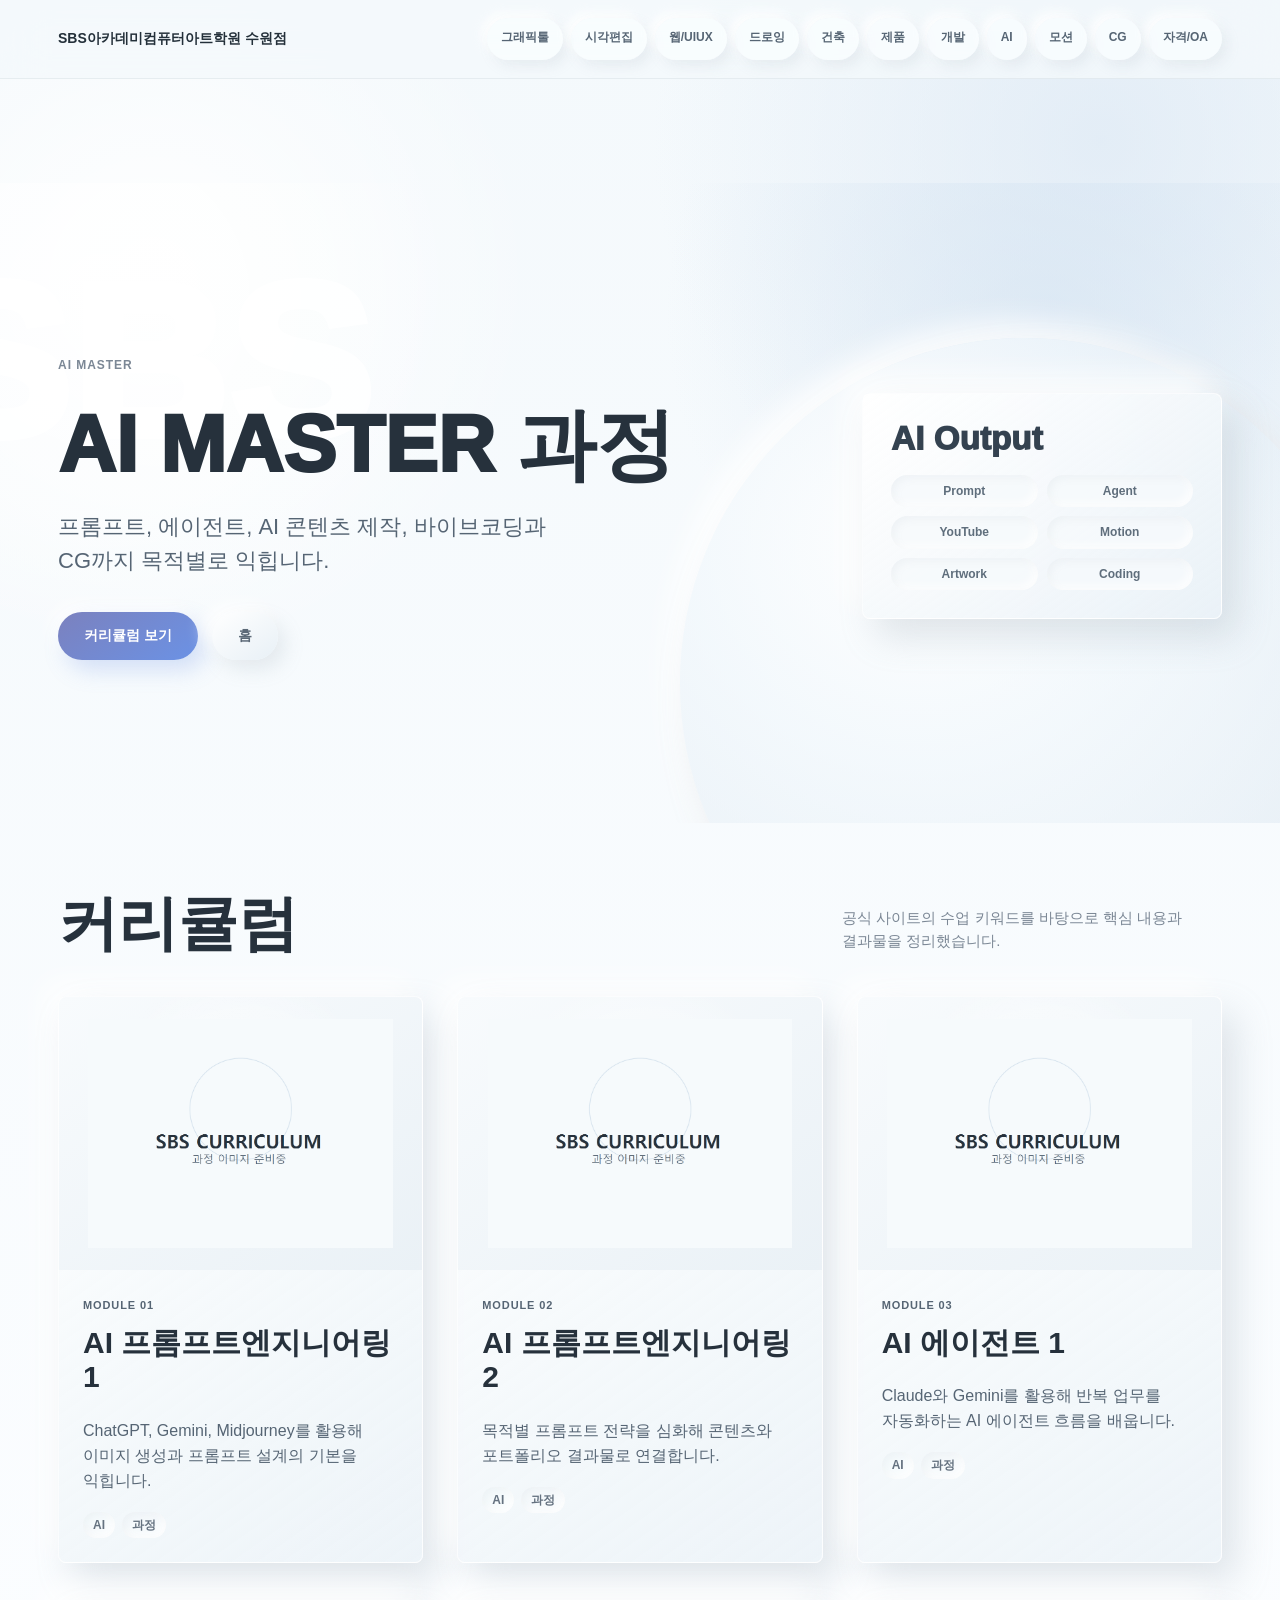
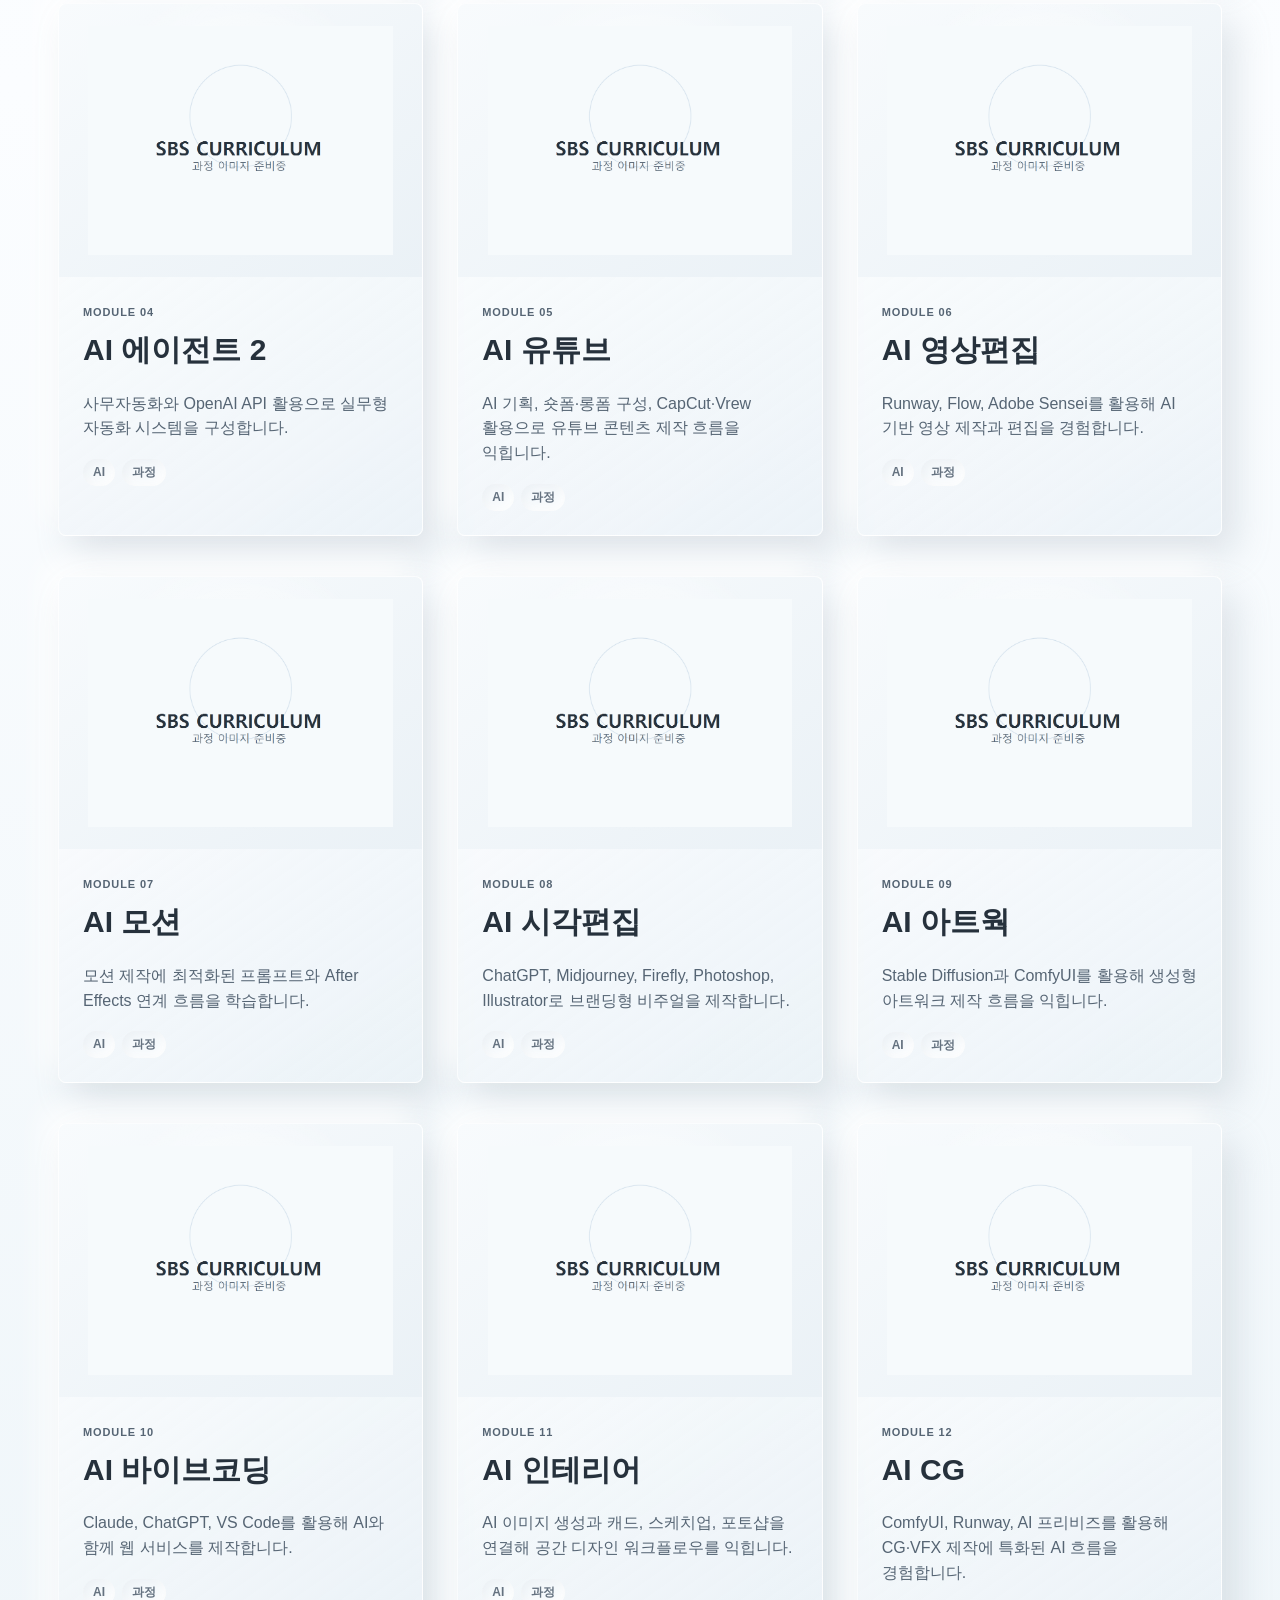
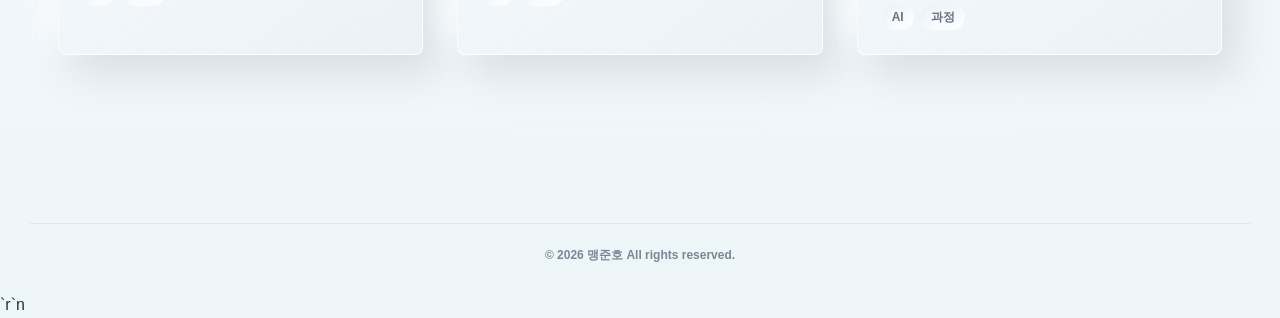
==== commit 7f386600: "Add files via upload" ====
--- a/ai-design.html
+++ b/ai-design.html
@@ -1,4 +1,4 @@
-<!doctype html><html lang='ko'><head><meta charset='utf-8'><meta name='viewport' content='width=device-width, initial-scale=1'><title>AI MASTER 과정</title><link rel='stylesheet' href='assets/site.css'></head><body><header class='topbar'><nav class='nav'><a class='brand' href='index.html'><span>SBS아카데미컴퓨터아트학원 수원점</span></a><div class='nav-links'><a href="graphic-design.html">그래픽툴</a><a href="visual-editing.html">시각편집</a><a href="web-uiux.html">웹/UIUX</a><a href="artwork.html">드로잉</a><a href="interior-design.html">건축</a><a href="product-design.html">제품</a><a href="programming.html">개발</a><a href="ai-design.html">AI</a><a href="video-motion.html">모션</a><a href="cg-3d.html">CG</a><a href="license-oa.html">자격/OA</a></div></nav></header><section class='hero compact'><div class='hero-inner'><div><span class='eyebrow'>AI Master</span><h1>AI MASTER 과정</h1><p class='hero-copy'>프롬프트, 에이전트, AI 콘텐츠 제작, 바이브코딩과 CG까지 목적별로 익힙니다.</p><div class='hero-actions'><a class='button primary' href='#modules'>커리큘럼 보기</a><a class='button secondary' href='index.html'>홈</a></div></div><div class='hero-panel'><div class='panel-title'>AI Output</div><div class='panel-grid'><span>Prompt</span><span>Agent</span><span>YouTube</span><span>Motion</span><span>Artwork</span><span>Coding</span></div></div></div></section><main><section id='modules'><div class='section-head'><h2>커리큘럼</h2><p class='section-note'>공식 사이트의 수업 키워드를 바탕으로 핵심 내용과 결과물을 정리했습니다.</p></div><div class='module-grid'><article class='module-card'><img class='module-image' src='https://sbs-suwon.kr/img/class/web/portfolio/ai-prompt-portfolio/ai-prompt-portfolio.jpg' alt='과목 예시 이미지'><div class='module-head'><span class='kicker'>Module 01</span><h3>AI 프롬프트엔지니어링 1</h3></div><div class='module-body'><p>ChatGPT, Gemini, Midjourney를 활용해 이미지 생성과 프롬프트 설계의 기본을 익힙니다.</p><div class='tag-row'><span class='tag'>AI</span><span class='tag'>과정</span></div></div></article>
+<!doctype html><html lang='ko'><head><meta charset='utf-8'><meta name='viewport' content='width=device-width, initial-scale=1'><title>AI MASTER 과정</title><meta name="description" content="SBS아카데미컴퓨터아트학원 수원점 커리큘럼 안내"><meta property="og:type" content="website"><meta property="og:title" content="AI MASTER 과정"><meta property="og:description" content="희망하는 과목의 커리큘럼을 확인하세요."><meta property="og:url" content="https://mjh20346-alt.github.io/sbs-course-guide/ai-design.html"><meta property="og:image" content="https://mjh20346-alt.github.io/sbs-course-guide/assets/kakao-thumbnail.png"><meta property="og:image:secure_url" content="https://mjh20346-alt.github.io/sbs-course-guide/assets/kakao-thumbnail.png"><meta property="og:image:type" content="image/png"><meta property="og:image:width" content="921"><meta property="og:image:height" content="921"><meta name="twitter:card" content="summary_large_image"><meta name="twitter:image" content="https://mjh20346-alt.github.io/sbs-course-guide/assets/kakao-thumbnail.png"><link rel='stylesheet' href='assets/site.css'></head><body><header class='topbar'><nav class='nav'><a class='brand' href='index.html'><span>SBS아카데미컴퓨터아트학원 수원점</span></a><div class='nav-links'><a href="graphic-design.html">그래픽툴</a><a href="visual-editing.html">시각편집</a><a href="web-uiux.html">웹/UIUX</a><a href="artwork.html">드로잉</a><a href="interior-design.html">건축</a><a href="product-design.html">제품</a><a href="programming.html">개발</a><a href="ai-design.html">AI</a><a href="video-motion.html">모션</a><a href="cg-3d.html">CG</a><a href="license-oa.html">자격/OA</a></div></nav></header><section class='hero compact'><div class='hero-inner'><div><span class='eyebrow'>AI Master</span><h1>AI MASTER 과정</h1><p class='hero-copy'>프롬프트, 에이전트, AI 콘텐츠 제작, 바이브코딩과 CG까지 목적별로 익힙니다.</p><div class='hero-actions'><a class='button primary' href='#modules'>커리큘럼 보기</a><a class='button secondary' href='index.html'>홈</a></div></div><div class='hero-panel'><div class='panel-title'>AI Output</div><div class='panel-grid'><span>Prompt</span><span>Agent</span><span>YouTube</span><span>Motion</span><span>Artwork</span><span>Coding</span></div></div></div></section><main><section id='modules'><div class='section-head'><h2>커리큘럼</h2><p class='section-note'>공식 사이트의 수업 키워드를 바탕으로 핵심 내용과 결과물을 정리했습니다.</p></div><div class='module-grid'><article class='module-card'><img class='module-image' src='https://sbs-suwon.kr/img/class/web/portfolio/ai-prompt-portfolio/ai-prompt-portfolio.jpg' alt='과목 예시 이미지'><div class='module-head'><span class='kicker'>Module 01</span><h3>AI 프롬프트엔지니어링 1</h3></div><div class='module-body'><p>ChatGPT, Gemini, Midjourney를 활용해 이미지 생성과 프롬프트 설계의 기본을 익힙니다.</p><div class='tag-row'><span class='tag'>AI</span><span class='tag'>과정</span></div></div></article>
 <article class='module-card'><img class='module-image' src='https://sbs-suwon.kr/img/class/drawing/basic/ai-prompt/ai-prompt.jpg' alt='과목 예시 이미지'><div class='module-head'><span class='kicker'>Module 02</span><h3>AI 프롬프트엔지니어링 2</h3></div><div class='module-body'><p>목적별 프롬프트 전략을 심화해 콘텐츠와 포트폴리오 결과물로 연결합니다.</p><div class='tag-row'><span class='tag'>AI</span><span class='tag'>과정</span></div></div></article>
 <article class='module-card'><img class='module-image' src='https://sbs-suwon.kr/img/class/web/ai/ai-agent/ai_agent.jpg' alt='과목 예시 이미지'><div class='module-head'><span class='kicker'>Module 03</span><h3>AI 에이전트 1</h3></div><div class='module-body'><p>Claude와 Gemini를 활용해 반복 업무를 자동화하는 AI 에이전트 흐름을 배웁니다.</p><div class='tag-row'><span class='tag'>AI</span><span class='tag'>과정</span></div></div></article>
 <article class='module-card'><img class='module-image' src='https://sbs-suwon.kr/img/class/certification/ai-cert/ai-pot/ai-pot.jpg' alt='과목 예시 이미지'><div class='module-head'><span class='kicker'>Module 04</span><h3>AI 에이전트 2</h3></div><div class='module-body'><p>사무자동화와 OpenAI API 활용으로 실무형 자동화 시스템을 구성합니다.</p><div class='tag-row'><span class='tag'>AI</span><span class='tag'>과정</span></div></div></article>
@@ -9,7 +9,7 @@
 <article class='module-card'><img class='module-image' src='https://sbs-suwon.kr/img/class/drawing/creative/ai-visual-art/ai-visual-art.jpg' alt='과목 예시 이미지'><div class='module-head'><span class='kicker'>Module 09</span><h3>AI 아트웍</h3></div><div class='module-body'><p>Stable Diffusion과 ComfyUI를 활용해 생성형 아트워크 제작 흐름을 익힙니다.</p><div class='tag-row'><span class='tag'>AI</span><span class='tag'>과정</span></div></div></article>
 <article class='module-card'><img class='module-image' src='https://sbs-suwon.kr/img/class/web/uxui/ai-vibe-web/ai-vibe-web.jpg' alt='과목 예시 이미지'><div class='module-head'><span class='kicker'>Module 10</span><h3>AI 바이브코딩</h3></div><div class='module-body'><p>Claude, ChatGPT, VS Code를 활용해 AI와 함께 웹 서비스를 제작합니다.</p><div class='tag-row'><span class='tag'>AI</span><span class='tag'>과정</span></div></div></article>
 <article class='module-card'><img class='module-image' src='https://sbs-suwon.kr/img/class/interior/interior/ai-creator/ai-creator.jpg' alt='과목 예시 이미지'><div class='module-head'><span class='kicker'>Module 11</span><h3>AI 인테리어</h3></div><div class='module-body'><p>AI 이미지 생성과 캐드, 스케치업, 포토샵을 연결해 공간 디자인 워크플로우를 익힙니다.</p><div class='tag-row'><span class='tag'>AI</span><span class='tag'>과정</span></div></div></article>
-<article class='module-card'><img class='module-image' src='https://sbs-suwon.kr/img/class/cg/maya/ai-creator/ai-creator.jpg' alt='과목 예시 이미지'><div class='module-head'><span class='kicker'>Module 12</span><h3>AI CG</h3></div><div class='module-body'><p>ComfyUI, Runway, AI 프리비즈를 활용해 CG·VFX 제작에 특화된 AI 흐름을 경험합니다.</p><div class='tag-row'><span class='tag'>AI</span><span class='tag'>과정</span></div></div></article></div></section></main><footer class='site-footer'>&copy; 2026 맹준호 All rights reserved.</footer></body></html>
+<article class='module-card'><img class='module-image' src='https://sbs-suwon.kr/img/class/cg/maya/ai-creator/ai-creator.jpg' alt='과목 예시 이미지'><div class='module-head'><span class='kicker'>Module 12</span><h3>AI CG</h3></div><div class='module-body'><p>ComfyUI, Runway, AI 프리비즈를 활용해 CG·VFX 제작에 특화된 AI 흐름을 경험합니다.</p><div class='tag-row'><span class='tag'>AI</span><span class='tag'>과정</span></div></div></article></div></section></main><footer class='site-footer'>&copy; 2026 맹준호 All rights reserved.</footer>  <script src="assets/site.js" defer></script>`r`n</body></html>
 
 
 
--- a/assets/site.css
+++ b/assets/site.css
@@ -514,17 +514,26 @@
   aspect-ratio: 4 / 3;
   margin: 0;
   border-radius: 0;
-  object-fit: cover;
+  object-fit: contain;
   object-position: center;
-  background: #eef5f9;
+  background:
+    radial-gradient(circle at 50% 42%, rgba(255, 255, 255, .92), transparent 58%),
+    linear-gradient(145deg, #f7fbfd, #e8f0f6);
   box-shadow: none;
-  transition: transform .28s ease, filter .28s ease;
+  transition: filter .28s ease;
+}
+
+.module-image.image-fallback {
+  padding: 22px;
+  object-fit: contain;
+  background:
+    radial-gradient(circle at 50% 42%, rgba(255, 255, 255, .96), transparent 58%),
+    linear-gradient(145deg, #f8fbfd, #eaf1f6);
 }
 
 @media (hover: hover) {
   .module-card:hover .module-image {
     filter: saturate(1.04) contrast(1.03);
-    transform: scale(1.025);
   }
 }
 
